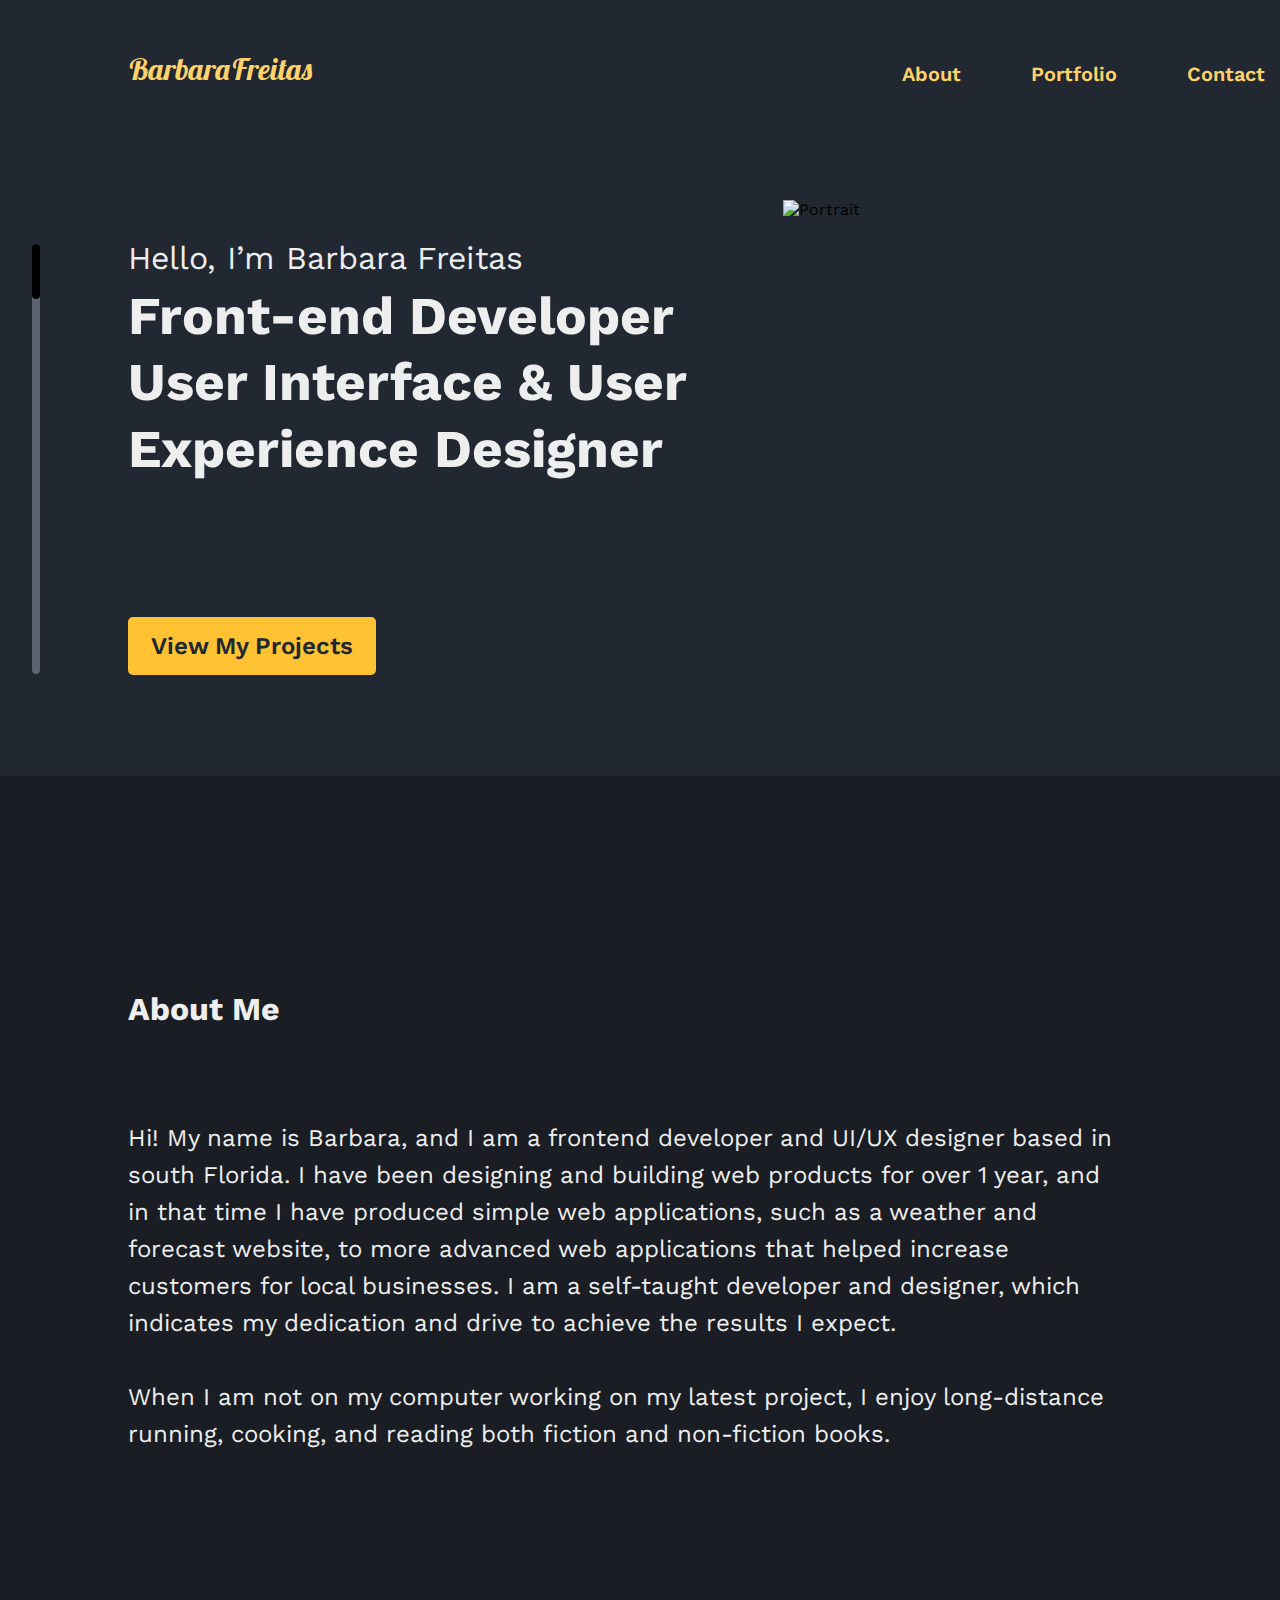
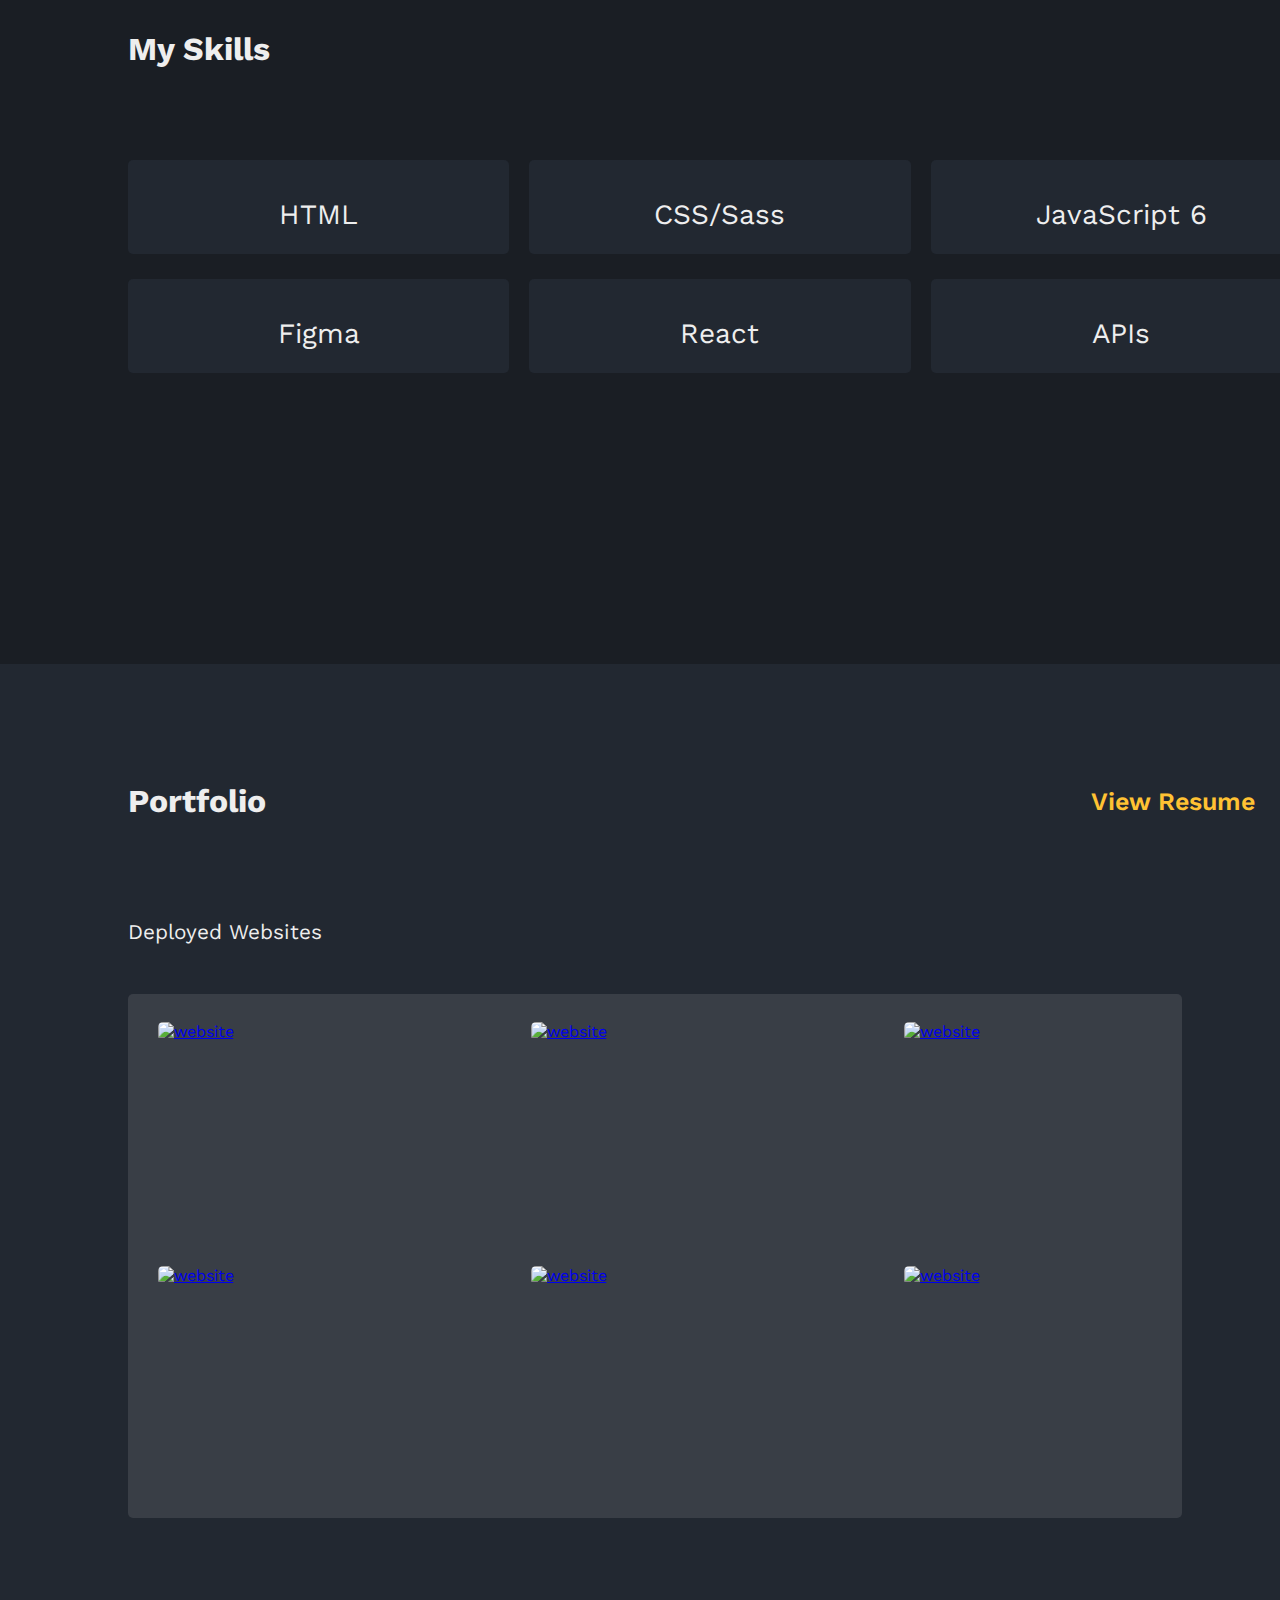
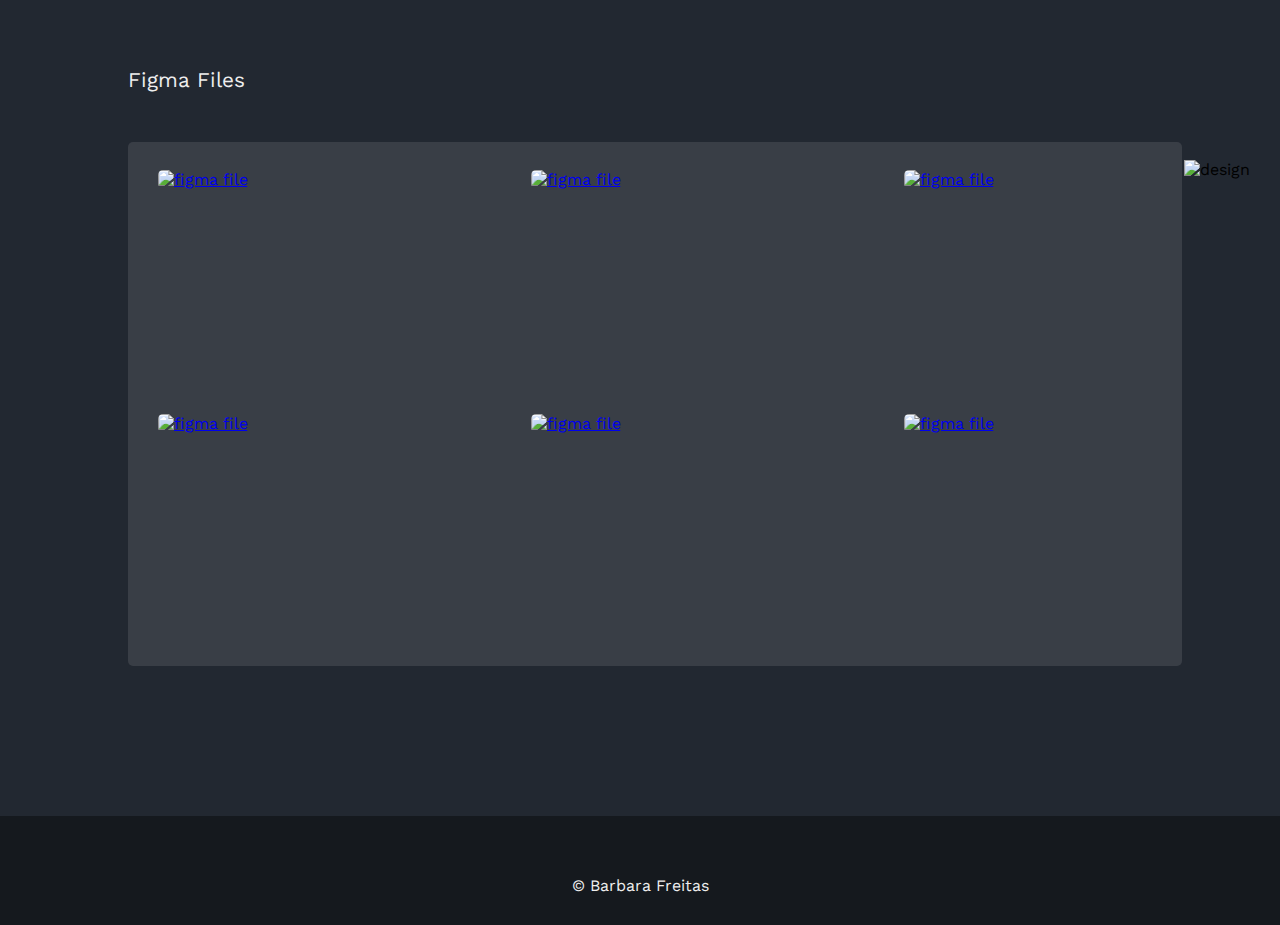
==== index.html @ 927080a5 "Added the hover effect to the overlay of the project images" ====
<!DOCTYPE html>
<html lang="en">
  <head>
    <meta charset="UTF-8" />
    <meta http-equiv="X-UA-Compatible" content="IE=edge" />
    <meta name="viewport" content="width=device-width, initial-scale=1.0" />
    <title>Barbara Freitas - Portfolio</title>
    <script
      src="https://kit.fontawesome.com/28a96dd6cb.js"
      crossorigin="anonymous"
    ></script>
    <link rel="stylesheet" href="styles.css" />
  </head>
  <body>
    <nav class="flex">
      <div id="logo">BarbaraFreitas</div>
      <ul>
        <li><a href="#about-section">About</a></li>
        <li><a href="#portfolio-section">Portfolio</a></li>
        <li><a href="#footer">Contact</a></li>
      </ul>
    </nav>
    <div id="scroll">
      <span id="scrollbar1"></span>
      <span id="scrollbar2"></span>
    </div>
    <section id="hero-section" class="flex">
      <div>
        <div id="headline">
          <div class="subtitle">Hello, I’m Barbara Freitas</div>
          <h1>
            Front-end Developer<br />User Interface & User<br />Experience
            Designer
          </h1>
        </div>
        <a href="#portfolio-section" id="CTA">View My Projects</a>
      </div>
      <div class="flex">
        <img
          src="https://s3.amazonaws.com/shecodesio-production/uploads/files/000/057/429/original/portrait.png?1670616734"
          alt="Portrait"
          id="portrait"
        />
        <div id="hero-icons" class="flex">
          <a
            href="mailto:bfreitas1098@hotmail.com"
            target="_blank"
            title="Email"
            ><i class="fa-solid fa-envelope"></i
          ></a>
          <a
            href="https://github.com/bfreitas1098"
            target="_blank"
            title="Github"
            ><i class="fa-brands fa-github"></i
          ></a>
          <a
            href="https://www.linkedin.com/in/barbara-freitas-28b941228"
            target="_blank"
            title="LinkedIn"
            ><i class="fa-brands fa-linkedin"></i
          ></a>
        </div>
      </div>
    </section>
    <section id="about-section">
      <h3 id="about-me">About Me</h3>
      <p>
        Hi! My name is Barbara, and I am a frontend developer and UI/UX designer
        based in south Florida. I have been designing and building web products
        for over 1 year, and in that time I have produced simple web
        applications, such as a weather and forecast website, to more advanced
        web applications that helped increase customers for local businesses. I
        am a self-taught developer and designer, which indicates my dedication
        and drive to achieve the results I expect.<br /><br />When I am not on
        my computer working on my latest project, I enjoy long-distance running,
        cooking, and reading both fiction and non-fiction books.
      </p>
      <h3 id="skills-title">My Skills</h3>
      <div id="skills">
        <div class="flex div1">
          <span><i class="fa-brands fa-html5"></i></span>
          <span class="subtitle">HTML</span>
        </div>
        <div class="flex div2">
          <span><i class="fa-brands fa-css3-alt"></i></span>
          <span class="subtitle">CSS/Sass</span>
        </div>
        <div class="flex div3">
          <span><i class="fa-brands fa-js"></i></span>
          <span class="subtitle">JavaScript 6</span>
        </div>
        <div class="flex div4">
          <span><i class="fa-brands fa-figma"></i></span>
          <span class="subtitle">Figma</span>
        </div>
        <div class="flex div5">
          <span><i class="fa-brands fa-react"></i></span>
          <span class="subtitle">React</span>
        </div>
        <div class="flex div6">
          <span><i class="fa-solid fa-globe"></i></span>
          <span class="subtitle">APIs</span>
        </div>
      </div>
    </section>
    <section id="portfolio-section">
      <div id="design1"><img src="design1.svg" alt="design" /></div>
      <div id="design2"><img src="design2.svg" alt="design" /></div>
      <h3>Portfolio</h3>
      <a href="#" id="resume" target="_blank"
        ><span>View Resume</span><i class="fa-regular fa-file"></i
      ></a>
      <h4 id="websites">Deployed Websites</h4>
      <div class="frame">
        <div class="div1">
          <span class="overlay"><a href="#" target="_blank">Open</a></span>
          <a href="#" target="_blank">
            <img
              src="https://images.unsplash.com/photo-1481487196290-c152efe083f5?ixlib=rb-4.0.3&ixid=MnwxMjA3fDB8MHxwaG90by1wYWdlfHx8fGVufDB8fHx8&auto=format&fit=crop&w=1924&q=80"
              alt="website"
            />
          </a>
        </div>
        <div class="div2">
          <span class="overlay"><a href="#" target="_blank">Open</a></span>
          <a href="#" target="_blank">
            <img
              src="https://images.unsplash.com/photo-1481487196290-c152efe083f5?ixlib=rb-4.0.3&ixid=MnwxMjA3fDB8MHxwaG90by1wYWdlfHx8fGVufDB8fHx8&auto=format&fit=crop&w=1924&q=80"
              alt="website"
            />
          </a>
        </div>
        <div class="div3">
          <span class="overlay"><a href="#" target="_blank">Open</a></span>
          <a href="#" target="_blank">
            <img
              src="https://images.unsplash.com/photo-1481487196290-c152efe083f5?ixlib=rb-4.0.3&ixid=MnwxMjA3fDB8MHxwaG90by1wYWdlfHx8fGVufDB8fHx8&auto=format&fit=crop&w=1924&q=80"
              alt="website"
            />
          </a>
        </div>
        <div class="div4">
          <span class="overlay"><a href="#" target="_blank">Open</a></span>
          <a href="#" target="_blank">
            <img
              src="https://images.unsplash.com/photo-1481487196290-c152efe083f5?ixlib=rb-4.0.3&ixid=MnwxMjA3fDB8MHxwaG90by1wYWdlfHx8fGVufDB8fHx8&auto=format&fit=crop&w=1924&q=80"
              alt="website"
            />
          </a>
        </div>
        <div class="div5">
          <span class="overlay"><a href="#" target="_blank">Open</a></span>
          <a href="#" target="_blank">
            <img
              src="https://images.unsplash.com/photo-1481487196290-c152efe083f5?ixlib=rb-4.0.3&ixid=MnwxMjA3fDB8MHxwaG90by1wYWdlfHx8fGVufDB8fHx8&auto=format&fit=crop&w=1924&q=80"
              alt="website"
            />
          </a>
        </div>
        <div class="div6">
          <span class="overlay"><a href="#" target="_blank">Open</a></span>
          <a href="#" target="_blank">
            <img
              src="https://images.unsplash.com/photo-1481487196290-c152efe083f5?ixlib=rb-4.0.3&ixid=MnwxMjA3fDB8MHxwaG90by1wYWdlfHx8fGVufDB8fHx8&auto=format&fit=crop&w=1924&q=80"
              alt="website"
            />
          </a>
        </div>
      </div>
      <h4 id="figma">Figma Files</h4>
      <div class="frame">
        <div class="div1">
          <span class="overlay"><a href="#" target="_blank">Open</a></span>
          <a href="#" target="_blank">
            <img
              src="https://images.unsplash.com/photo-1642132652806-8aa09801c2ab?ixlib=rb-4.0.3&ixid=MnwxMjA3fDB8MHxwaG90by1wYWdlfHx8fGVufDB8fHx8&auto=format&fit=crop&w=2920&q=80"
              alt="figma file"
            />
          </a>
        </div>
        <div class="div2">
          <span class="overlay"><a href="#" target="_blank">Open</a></span>
          <a href="#" target="_blank">
            <img
              src="https://images.unsplash.com/photo-1642132652806-8aa09801c2ab?ixlib=rb-4.0.3&ixid=MnwxMjA3fDB8MHxwaG90by1wYWdlfHx8fGVufDB8fHx8&auto=format&fit=crop&w=2920&q=80"
              alt="figma file"
            />
          </a>
        </div>
        <div class="div3">
          <span class="overlay"><a href="#" target="_blank">Open</a></span>
          <a href="#" target="_blank">
            <img
              src="https://images.unsplash.com/photo-1642132652806-8aa09801c2ab?ixlib=rb-4.0.3&ixid=MnwxMjA3fDB8MHxwaG90by1wYWdlfHx8fGVufDB8fHx8&auto=format&fit=crop&w=2920&q=80"
              alt="figma file"
            />
          </a>
        </div>
        <div class="div4">
          <span class="overlay"><a href="#" target="_blank">Open</a></span>
          <a href="#" target="_blank">
            <img
              src="https://images.unsplash.com/photo-1642132652806-8aa09801c2ab?ixlib=rb-4.0.3&ixid=MnwxMjA3fDB8MHxwaG90by1wYWdlfHx8fGVufDB8fHx8&auto=format&fit=crop&w=2920&q=80"
              alt="figma file"
            />
          </a>
        </div>
        <div class="div5">
          <span class="overlay"><a href="#" target="_blank">Open</a></span>
          <a href="#" target="_blank">
            <img
              src="https://images.unsplash.com/photo-1642132652806-8aa09801c2ab?ixlib=rb-4.0.3&ixid=MnwxMjA3fDB8MHxwaG90by1wYWdlfHx8fGVufDB8fHx8&auto=format&fit=crop&w=2920&q=80"
              alt="figma file"
            />
          </a>
        </div>
        <div class="div6">
          <span class="overlay"><a href="#" target="_blank">Open</a></span>
          <a href="#" target="_blank">
            <img
              src="https://images.unsplash.com/photo-1642132652806-8aa09801c2ab?ixlib=rb-4.0.3&ixid=MnwxMjA3fDB8MHxwaG90by1wYWdlfHx8fGVufDB8fHx8&auto=format&fit=crop&w=2920&q=80"
              alt="figma file"
            />
          </a>
        </div>
      </div>
    </section>
    <footer id="footer" class="flex">
      <div id="footer-icons" class="flex">
        <a href="mailto:bfreitas1098@hotmail.com" target="_blank" title="Email"
          ><i class="fa-solid fa-envelope"></i
        ></a>
        <a href="https://github.com/bfreitas1098" target="_blank" title="Github"
          ><i class="fa-brands fa-github"></i
        ></a>
        <a
          href="https://www.linkedin.com/in/barbara-freitas-28b941228"
          target="_blank"
          title="LinkedIn"
          ><i class="fa-brands fa-linkedin"></i
        ></a>
      </div>
      <span>© Barbara Freitas</span>
    </footer>
    <script src="index.js"></script>
  </body>
</html>
---- styles.css ----
@import url("https://fonts.googleapis.com/css2?family=Lobster+Two:ital,wght@1,700&family=Work+Sans:wght@400;600;700&display=swap");

:root {
  --primary-color-dark: #222831;
  --primary-color-neutral: #393e46;
  --primary-color-light: #eeeeee;
  --secondary-color-dark: #ffc233;
  --secondary-color-neutral: #ffd369;
  --secondary-color-light: #ffe7ad;
  --transition: ease-in-out 100ms;
  --border-radius: 5px;
  --left-margin: 8rem;
  --right-margin: 10rem;
}

body {
  margin: 0;
  padding: 0;
  box-sizing: border-box;
  font-family: "Work Sans", sans-serif;
  background-color: var(--primary-color-dark);
  overflow-x: hidden;
}

#logo {
  font-family: "Lobster Two", cursive;
  font-weight: bold;
  font-style: italic;
  font-size: 1.875rem;
  color: var(--secondary-color-neutral);
  margin: 3.125rem 0 0 var(--left-margin);
}

nav ul {
  list-style: none;
  display: flex;
  flex-direction: row;
  justify-content: center;
  align-items: center;
  padding: 0;
  gap: 4.375rem;
  margin: 3.75rem 0 0 36.75rem;
}

nav li a {
  color: var(--secondary-color-neutral);
  font-weight: 600;
  font-size: 1.25rem;
  text-decoration: none;
  transition: color var(--transition);
}

nav li a:hover {
  color: var(--secondary-color-light);
}

#scroll {
  position: fixed;
  top: 15.5rem;
  left: 2rem;
  z-index: 1;
}

#scrollbar1 {
  border: 4px solid #5c6470;
  font-size: 22.5rem;
  border-radius: 1.25rem;
}

#scrollbar2 {
  border: 4px solid #000000;
  font-size: 2.5rem;
  border-radius: 1.25rem;
  position: relative;
  left: -0.5rem;
  top: -18.65rem;
}

#headline {
  color: var(--primary-color-light);
  margin: 9.375rem 0 9.375rem var(--left-margin);
}

.subtitle {
  font-size: 2rem;
  font-weight: 400;
  line-height: 125%;
}

h1 {
  margin-top: 5px;
  font-weight: 700;
  font-size: 3.313rem;
  line-height: 125%;
}

#CTA {
  padding: 0.94rem 1.44rem;
  color: var(--primary-color-dark);
  background-color: var(--secondary-color-dark);
  border-radius: var(--border-radius);
  font-weight: 600;
  font-size: 1.5rem;
  text-decoration: none;
  margin-left: var(--left-margin);
  transition: all var(--transition);
}

#CTA:hover {
  background-color: var(--secondary-color-light);
}

#portrait {
  height: 36rem;
  margin: 7rem 0 0 6rem;
}

#hero-icons {
  flex-direction: column;
  margin: 8.5rem 0 0 2.6rem;
  font-size: 2.19rem;
}

#hero-icons i {
  margin-bottom: 1.25rem;
  color: #8097b9;
}

.flex {
  display: flex;
}

i {
  transition: color ease-in-out 50ms;
}

i:hover {
  color: var(--primary-color-light);
}

#about-section {
  background-color: #1a1e24;
  height: 93rem;
}

h3 {
  font-size: 2rem;
  line-height: 111%;
  color: var(--primary-color-light);
}

#about-me {
  top: 60rem;
}

p {
  color: var(--primary-color-light);
  font-size: 1.5rem;
  line-height: 154%;
  margin: 0 var(--right-margin) 0 var(--left-margin);
}

#about-section p {
  top: 70rem;
}

#skills-title {
  top: 100rem;
}

#about-me,
#about-section p,
#skills-title,
#skills {
  position: absolute;
}

#about-me,
#skills-title,
#skills {
  margin-left: var(--left-margin);
}

#skills {
  top: 110rem;
  display: grid;
  grid-template-columns: repeat(3, 1fr);
  grid-template-rows: repeat(2, 1fr);
  grid-column-gap: 1.25rem;
  grid-row-gap: 1.56rem;
  width: 74rem;
}

#skills div {
  background-color: var(--primary-color-dark);
  flex-direction: column;
  justify-content: center;
  align-items: center;
  color: var(--primary-color-light);
  padding: 1.375rem 5.625rem;
  gap: 0.94rem;
  border-radius: var(--border-radius);
}

#skills i {
  font-size: 3.75rem;
  color: #ffd369;
}

#skills .subtitle {
  font-size: 1.75rem;
}

#div1 {
  grid-area: 1 / 1 / 2 / 2;
}

#div2 {
  grid-area: 1 / 2 / 2 / 3;
}

#div3 {
  grid-area: 1 / 3 / 2 / 4;
}

#div4 {
  grid-area: 2 / 1 / 3 / 2;
}

#div5 {
  grid-area: 2 / 2 / 3 / 3;
}

#div6 {
  grid-area: 2 / 3 / 3 / 4;
}

#portfolio-section h3 {
  margin: 7.5rem 0 0 var(--left-margin);
}

#resume {
  position: absolute;
  top: 149.2rem;
  left: 68.2rem;
  text-decoration: none;
}

#resume span,
#resume i {
  color: var(--secondary-color-dark);
}

#resume span {
  font-weight: 600;
  font-size: 1.56rem;
  margin-right: 0.8rem;
}

#resume i {
  font-size: 1.5rem;
}

#websites {
  margin: 6.25rem 0 0 var(--left-margin);
}

h4 {
  color: var(--primary-color-light);
  font-size: 1.3rem;
  font-weight: 400;
}

.frame {
  display: grid;
  grid-template-columns: repeat(3, 1fr);
  grid-template-rows: repeat(2, 1fr);
  column-gap: 1.25rem;
  row-gap: 1.25rem;
  background-color: var(--primary-color-neutral);
  border-radius: var(--border-radius);
  margin: 3.125rem 0 0 var(--left-margin);
  padding: 1.75rem;
  width: 78%;
}

.frame div,
.frame div img {
  border-radius: var(--border-radius);
  width: 22rem;
  height: 14rem;
  margin-left: 1px;
  transition: all ease-in-out 150ms;
}

.overlay {
  width: 22.1rem;
  height: 14rem;
  position: absolute;
  border-radius: var(--border-radius);
  background-color: rgba(0, 0, 0, 0.6);
  backdrop-filter: blur(5px);
  display: flex;
  justify-content: center;
  align-items: center;
  opacity: 0%;
  transition: all ease-in-out 150ms;
}

.overlay a {
  color: var(--primary-color-light);
  font-size: 1.5rem;
  text-decoration: none;
  border: 2px solid var(--primary-color-light);
  border-radius: 30px;
  padding: 0.5rem;
}

.overlay:hover {
  opacity: 100%;
}

#figma {
  margin: 9.375rem 0 0 var(--left-margin);
}

footer {
  flex-direction: column;
  justify-content: center;
  align-items: center;
  background-color: #15191e;
  width: 100%;
  padding: 1.875rem 0 1.875rem 0;
  gap: 1.875rem;
  margin-top: 9.375rem;
}

#footer-icons {
  flex-direction: row;
  justify-content: center;
  align-items: center;
  padding: 0;
  gap: 5rem;
}

footer i {
  color: var(--primary-color-neutral);
  font-size: 3rem;
}

footer span {
  color: var(--primary-color-light);
  font-size: 1rem;
}

#design1,
#design2 {
  position: absolute;
  z-index: -1;
}

#design2 {
  left: 74rem;
  top: 210rem;
}

#design2 img {
  height: 50rem;
}

#design1 {
  top: 140rem;
}
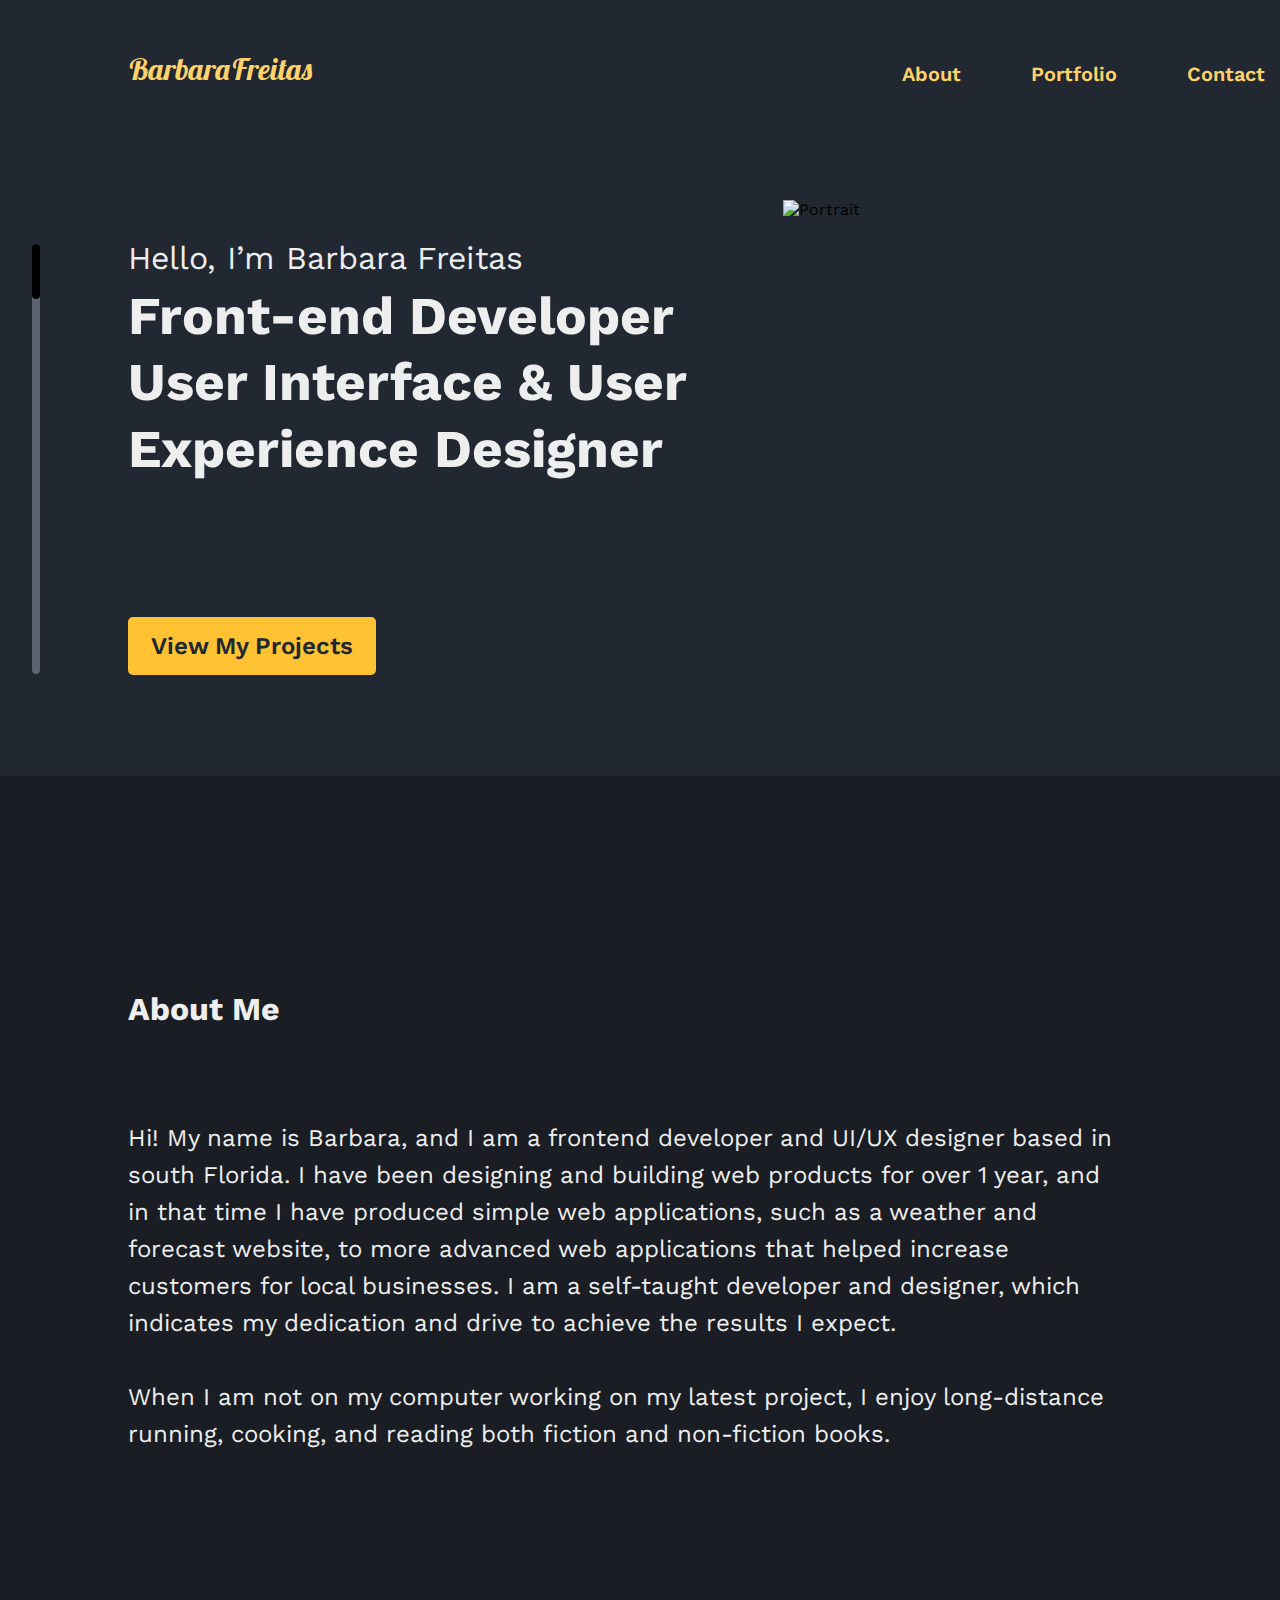
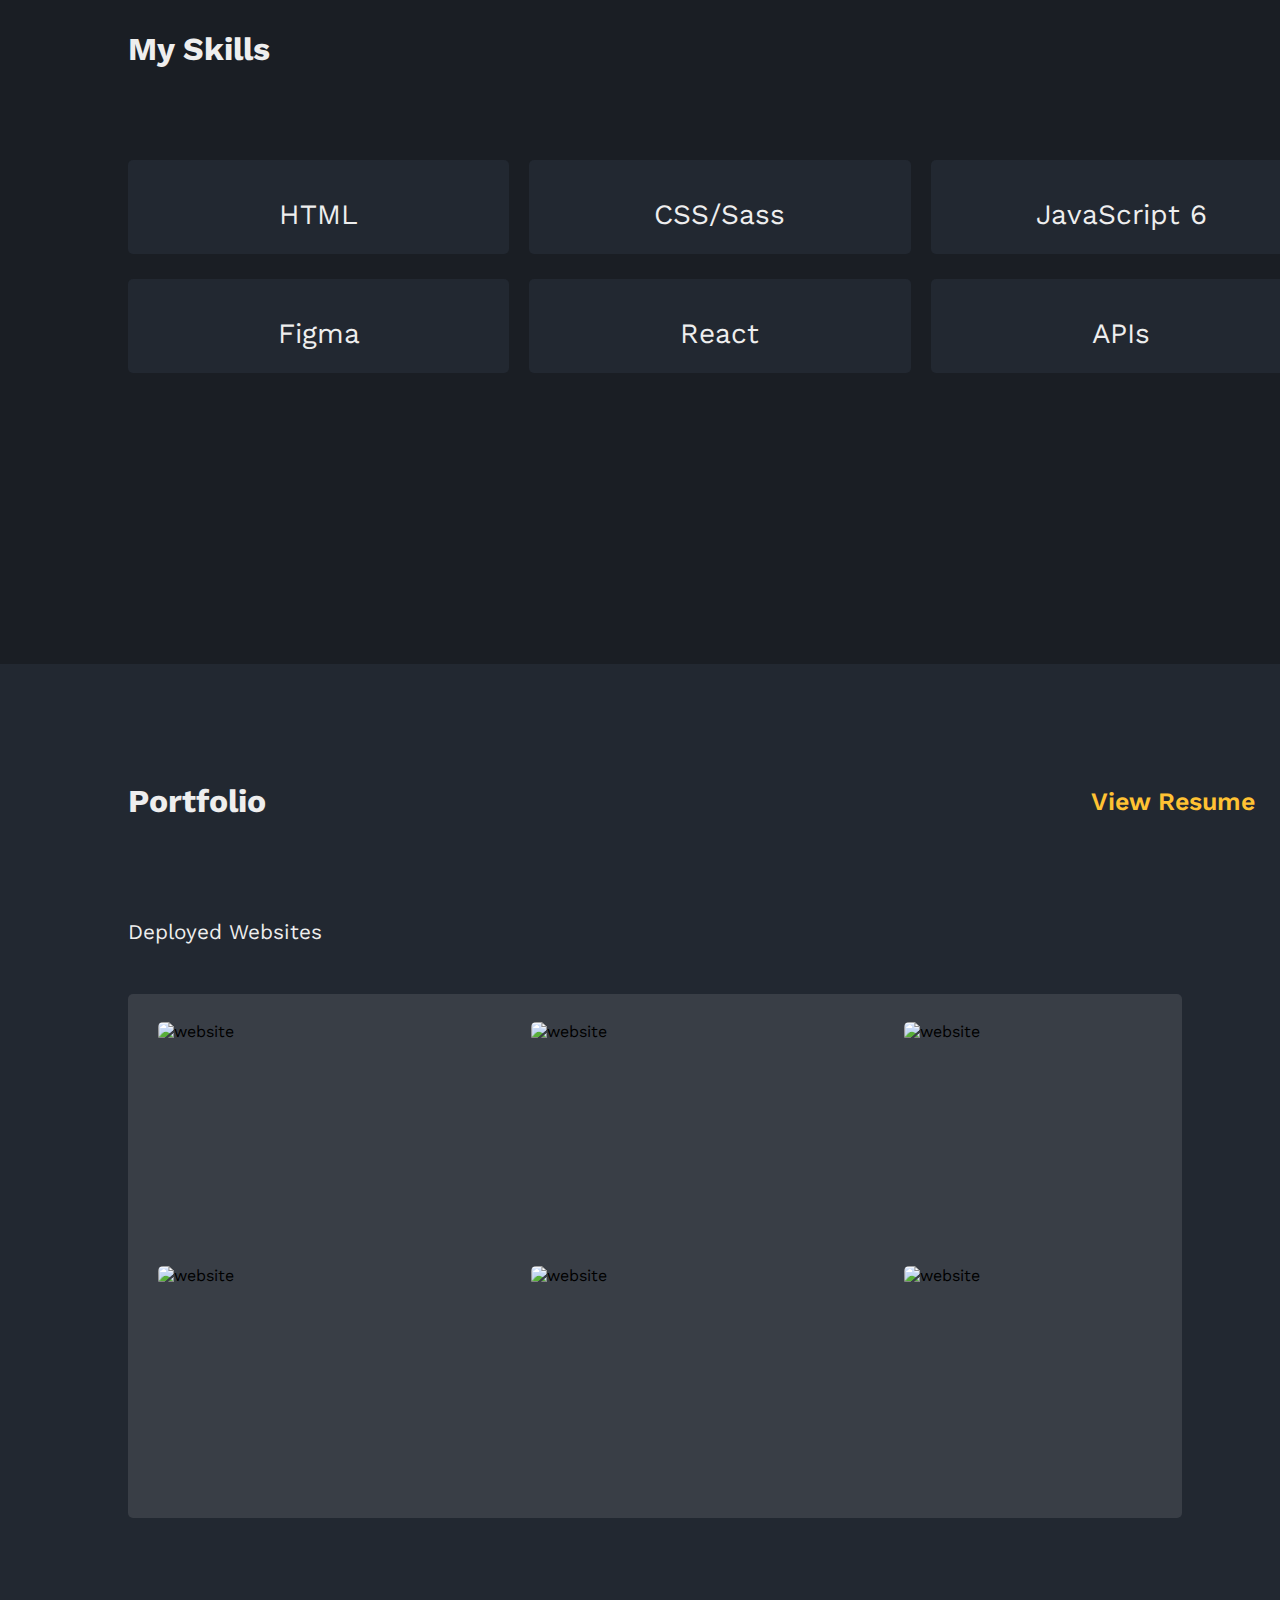
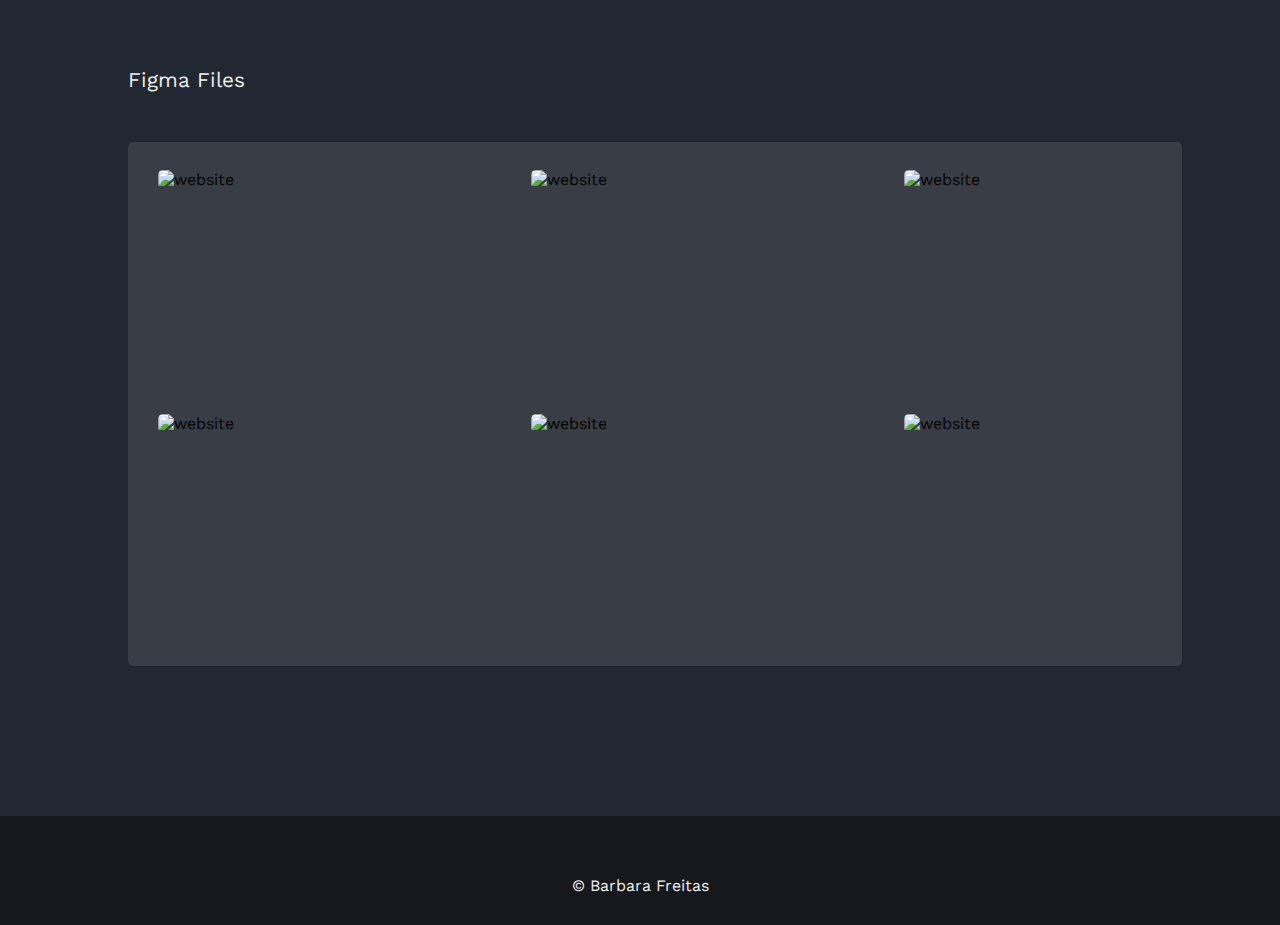
==== commit 489be45d: "Wrote two array loops to display the project frames" ====
--- a/index.html
+++ b/index.html
@@ -105,126 +105,16 @@
       </div>
     </section>
     <section id="portfolio-section">
-      <div id="design1"><img src="design1.svg" alt="design" /></div>
-      <div id="design2"><img src="design2.svg" alt="design" /></div>
+      <!-- <div id="design1"><img src="design1.svg" alt="design" /></div>
+      <div id="design2"><img src="design2.svg" alt="design" /></div> -->
       <h3>Portfolio</h3>
       <a href="#" id="resume" target="_blank"
         ><span>View Resume</span><i class="fa-regular fa-file"></i
       ></a>
       <h4 id="websites">Deployed Websites</h4>
-      <div class="frame">
-        <div class="div1">
-          <span class="overlay"><a href="#" target="_blank">Open</a></span>
-          <a href="#" target="_blank">
-            <img
-              src="https://images.unsplash.com/photo-1481487196290-c152efe083f5?ixlib=rb-4.0.3&ixid=MnwxMjA3fDB8MHxwaG90by1wYWdlfHx8fGVufDB8fHx8&auto=format&fit=crop&w=1924&q=80"
-              alt="website"
-            />
-          </a>
-        </div>
-        <div class="div2">
-          <span class="overlay"><a href="#" target="_blank">Open</a></span>
-          <a href="#" target="_blank">
-            <img
-              src="https://images.unsplash.com/photo-1481487196290-c152efe083f5?ixlib=rb-4.0.3&ixid=MnwxMjA3fDB8MHxwaG90by1wYWdlfHx8fGVufDB8fHx8&auto=format&fit=crop&w=1924&q=80"
-              alt="website"
-            />
-          </a>
-        </div>
-        <div class="div3">
-          <span class="overlay"><a href="#" target="_blank">Open</a></span>
-          <a href="#" target="_blank">
-            <img
-              src="https://images.unsplash.com/photo-1481487196290-c152efe083f5?ixlib=rb-4.0.3&ixid=MnwxMjA3fDB8MHxwaG90by1wYWdlfHx8fGVufDB8fHx8&auto=format&fit=crop&w=1924&q=80"
-              alt="website"
-            />
-          </a>
-        </div>
-        <div class="div4">
-          <span class="overlay"><a href="#" target="_blank">Open</a></span>
-          <a href="#" target="_blank">
-            <img
-              src="https://images.unsplash.com/photo-1481487196290-c152efe083f5?ixlib=rb-4.0.3&ixid=MnwxMjA3fDB8MHxwaG90by1wYWdlfHx8fGVufDB8fHx8&auto=format&fit=crop&w=1924&q=80"
-              alt="website"
-            />
-          </a>
-        </div>
-        <div class="div5">
-          <span class="overlay"><a href="#" target="_blank">Open</a></span>
-          <a href="#" target="_blank">
-            <img
-              src="https://images.unsplash.com/photo-1481487196290-c152efe083f5?ixlib=rb-4.0.3&ixid=MnwxMjA3fDB8MHxwaG90by1wYWdlfHx8fGVufDB8fHx8&auto=format&fit=crop&w=1924&q=80"
-              alt="website"
-            />
-          </a>
-        </div>
-        <div class="div6">
-          <span class="overlay"><a href="#" target="_blank">Open</a></span>
-          <a href="#" target="_blank">
-            <img
-              src="https://images.unsplash.com/photo-1481487196290-c152efe083f5?ixlib=rb-4.0.3&ixid=MnwxMjA3fDB8MHxwaG90by1wYWdlfHx8fGVufDB8fHx8&auto=format&fit=crop&w=1924&q=80"
-              alt="website"
-            />
-          </a>
-        </div>
-      </div>
+      <div id="frame1"></div>
       <h4 id="figma">Figma Files</h4>
-      <div class="frame">
-        <div class="div1">
-          <span class="overlay"><a href="#" target="_blank">Open</a></span>
-          <a href="#" target="_blank">
-            <img
-              src="https://images.unsplash.com/photo-1642132652806-8aa09801c2ab?ixlib=rb-4.0.3&ixid=MnwxMjA3fDB8MHxwaG90by1wYWdlfHx8fGVufDB8fHx8&auto=format&fit=crop&w=2920&q=80"
-              alt="figma file"
-            />
-          </a>
-        </div>
-        <div class="div2">
-          <span class="overlay"><a href="#" target="_blank">Open</a></span>
-          <a href="#" target="_blank">
-            <img
-              src="https://images.unsplash.com/photo-1642132652806-8aa09801c2ab?ixlib=rb-4.0.3&ixid=MnwxMjA3fDB8MHxwaG90by1wYWdlfHx8fGVufDB8fHx8&auto=format&fit=crop&w=2920&q=80"
-              alt="figma file"
-            />
-          </a>
-        </div>
-        <div class="div3">
-          <span class="overlay"><a href="#" target="_blank">Open</a></span>
-          <a href="#" target="_blank">
-            <img
-              src="https://images.unsplash.com/photo-1642132652806-8aa09801c2ab?ixlib=rb-4.0.3&ixid=MnwxMjA3fDB8MHxwaG90by1wYWdlfHx8fGVufDB8fHx8&auto=format&fit=crop&w=2920&q=80"
-              alt="figma file"
-            />
-          </a>
-        </div>
-        <div class="div4">
-          <span class="overlay"><a href="#" target="_blank">Open</a></span>
-          <a href="#" target="_blank">
-            <img
-              src="https://images.unsplash.com/photo-1642132652806-8aa09801c2ab?ixlib=rb-4.0.3&ixid=MnwxMjA3fDB8MHxwaG90by1wYWdlfHx8fGVufDB8fHx8&auto=format&fit=crop&w=2920&q=80"
-              alt="figma file"
-            />
-          </a>
-        </div>
-        <div class="div5">
-          <span class="overlay"><a href="#" target="_blank">Open</a></span>
-          <a href="#" target="_blank">
-            <img
-              src="https://images.unsplash.com/photo-1642132652806-8aa09801c2ab?ixlib=rb-4.0.3&ixid=MnwxMjA3fDB8MHxwaG90by1wYWdlfHx8fGVufDB8fHx8&auto=format&fit=crop&w=2920&q=80"
-              alt="figma file"
-            />
-          </a>
-        </div>
-        <div class="div6">
-          <span class="overlay"><a href="#" target="_blank">Open</a></span>
-          <a href="#" target="_blank">
-            <img
-              src="https://images.unsplash.com/photo-1642132652806-8aa09801c2ab?ixlib=rb-4.0.3&ixid=MnwxMjA3fDB8MHxwaG90by1wYWdlfHx8fGVufDB8fHx8&auto=format&fit=crop&w=2920&q=80"
-              alt="figma file"
-            />
-          </a>
-        </div>
-      </div>
+      <div id="frame2"></div>
     </section>
     <footer id="footer" class="flex">
       <div id="footer-icons" class="flex">
--- a/styles.css
+++ b/styles.css
@@ -134,7 +134,9 @@
   transition: color ease-in-out 50ms;
 }
 
-i:hover {
+i:hover,
+#hero-icons a:hover,
+#hero-icons i:hover {
   color: var(--primary-color-light);
 }
 
@@ -211,27 +213,37 @@
   font-size: 1.75rem;
 }
 
-#div1 {
+#frame1 section {
+  display: grid;
+}
+
+.div1,
+#frame1 section div:nth-child(1) {
   grid-area: 1 / 1 / 2 / 2;
 }
 
-#div2 {
+.div2,
+#frame1 section div:nth-child(2) {
   grid-area: 1 / 2 / 2 / 3;
 }
 
-#div3 {
+.div3,
+#frame1 section div:nth-child(3) {
   grid-area: 1 / 3 / 2 / 4;
 }
 
-#div4 {
+.div4,
+#frame1 section div:nth-child(4) {
   grid-area: 2 / 1 / 3 / 2;
 }
 
-#div5 {
+.div5,
+#frame1 section div:nth-child(5) {
   grid-area: 2 / 2 / 3 / 3;
 }
 
-#div6 {
+.div6,
+#frame1 section div:nth-child(6) {
   grid-area: 2 / 3 / 3 / 4;
 }
 
@@ -271,7 +283,8 @@
   font-weight: 400;
 }
 
-.frame {
+#frame1 section,
+#frame2 section {
   display: grid;
   grid-template-columns: repeat(3, 1fr);
   grid-template-rows: repeat(2, 1fr);
@@ -284,13 +297,14 @@
   width: 78%;
 }
 
-.frame div,
-.frame div img {
+#frame1 section div,
+#frame1 section div img,
+#frame2 section div,
+#frame2 section div img {
   border-radius: var(--border-radius);
   width: 22rem;
   height: 14rem;
   margin-left: 1px;
-  transition: all ease-in-out 150ms;
 }
 
 .overlay {
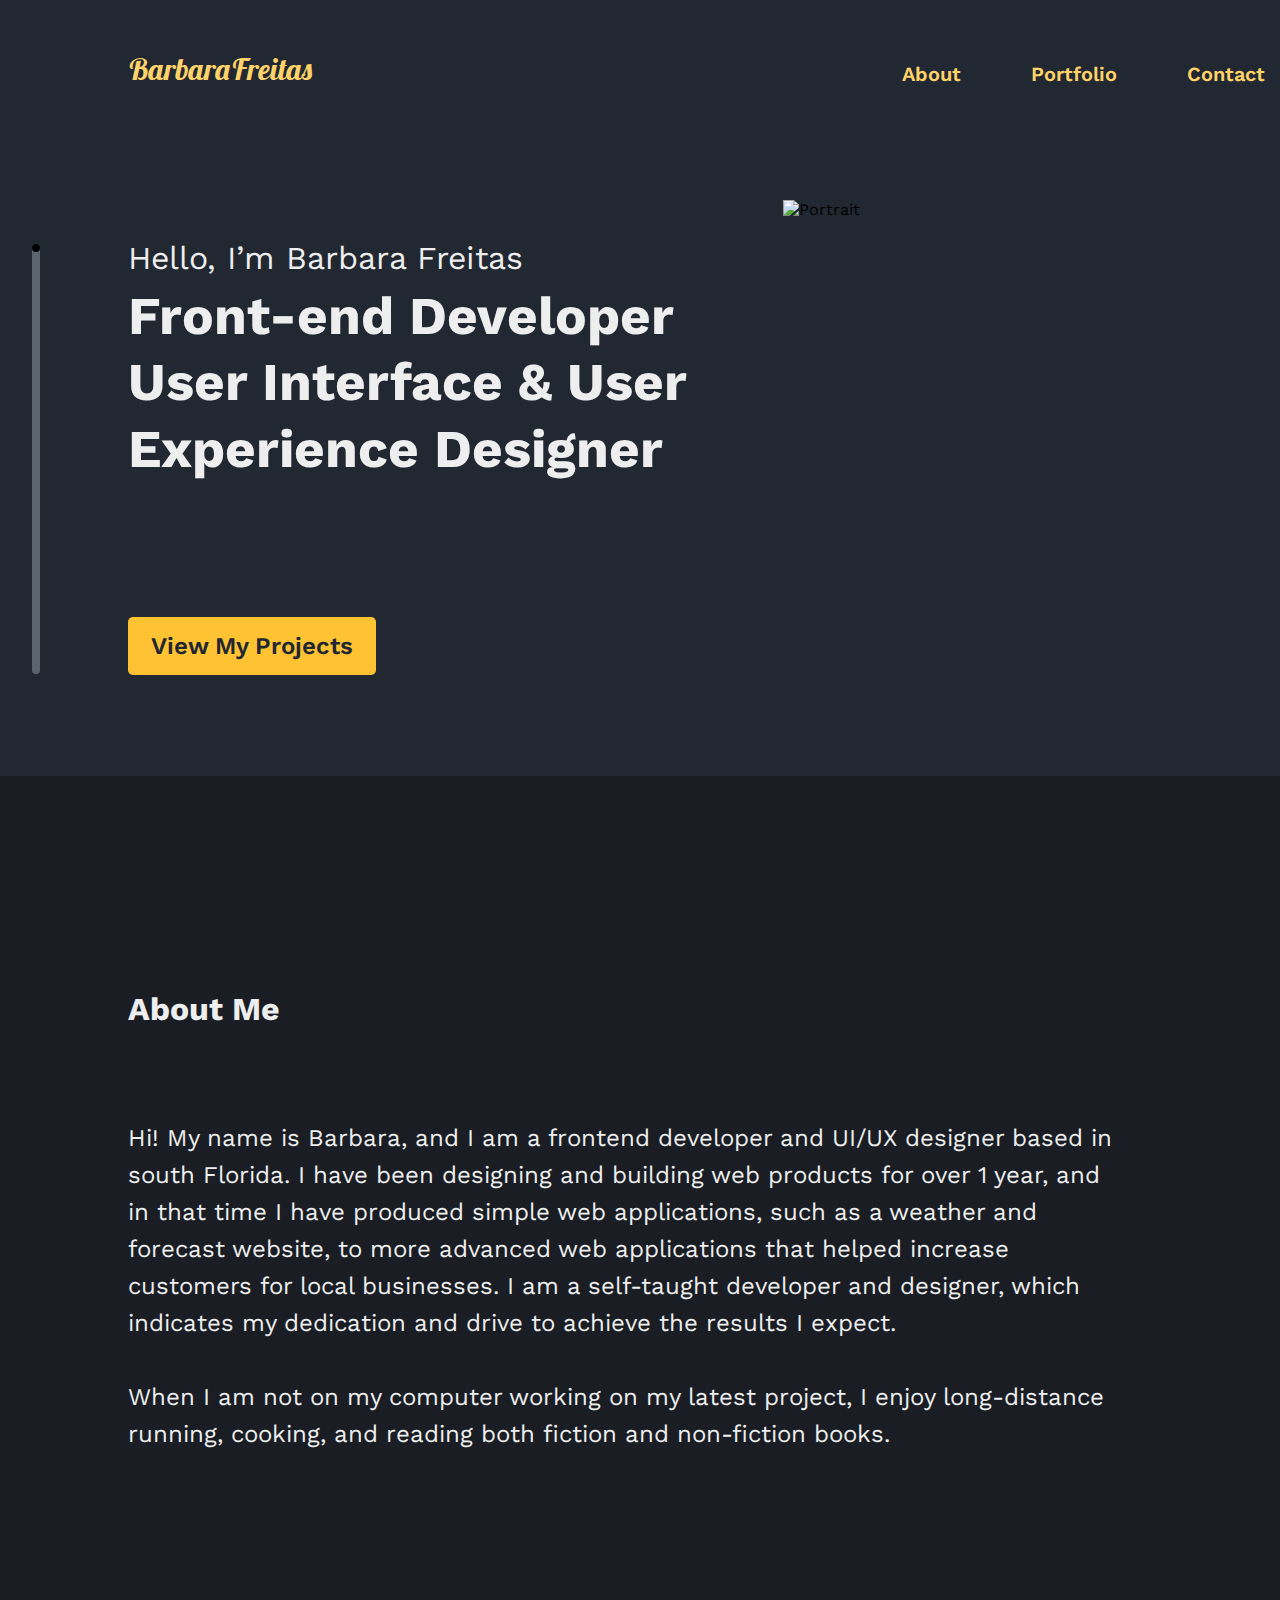
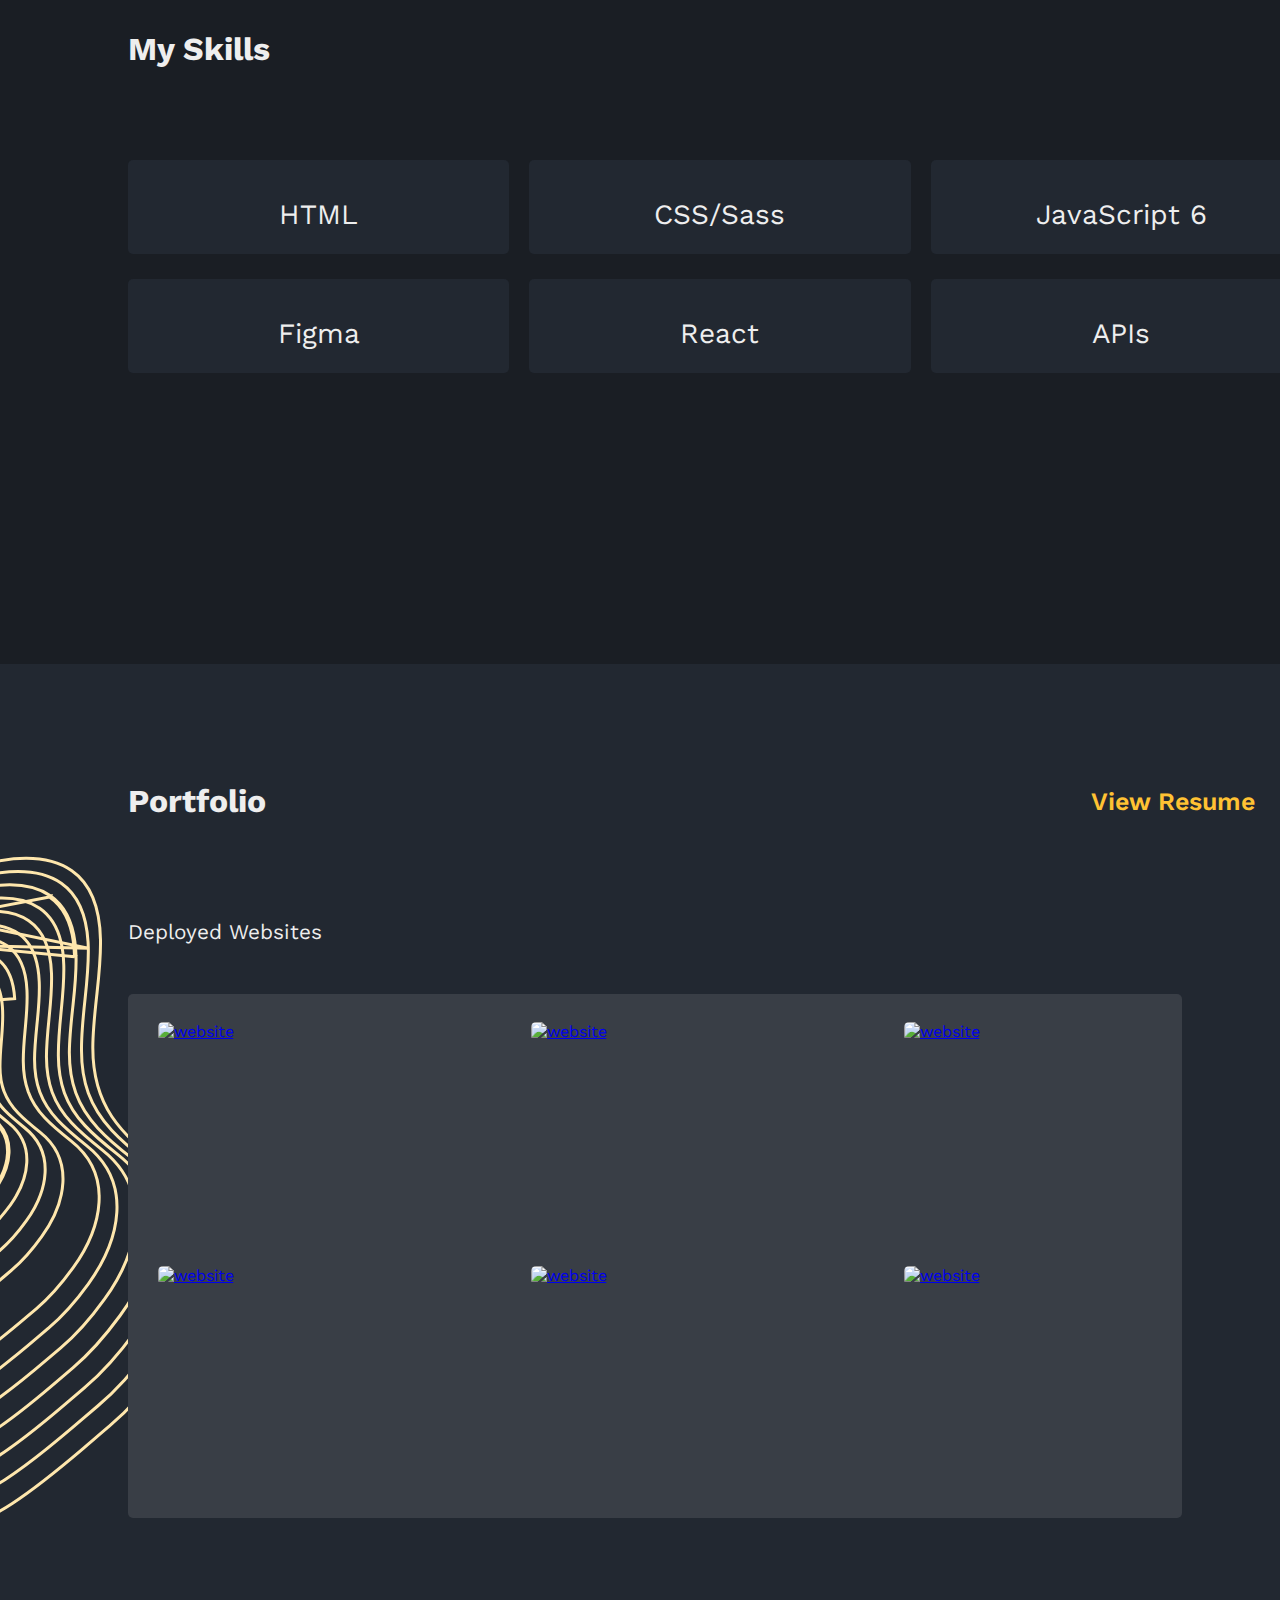
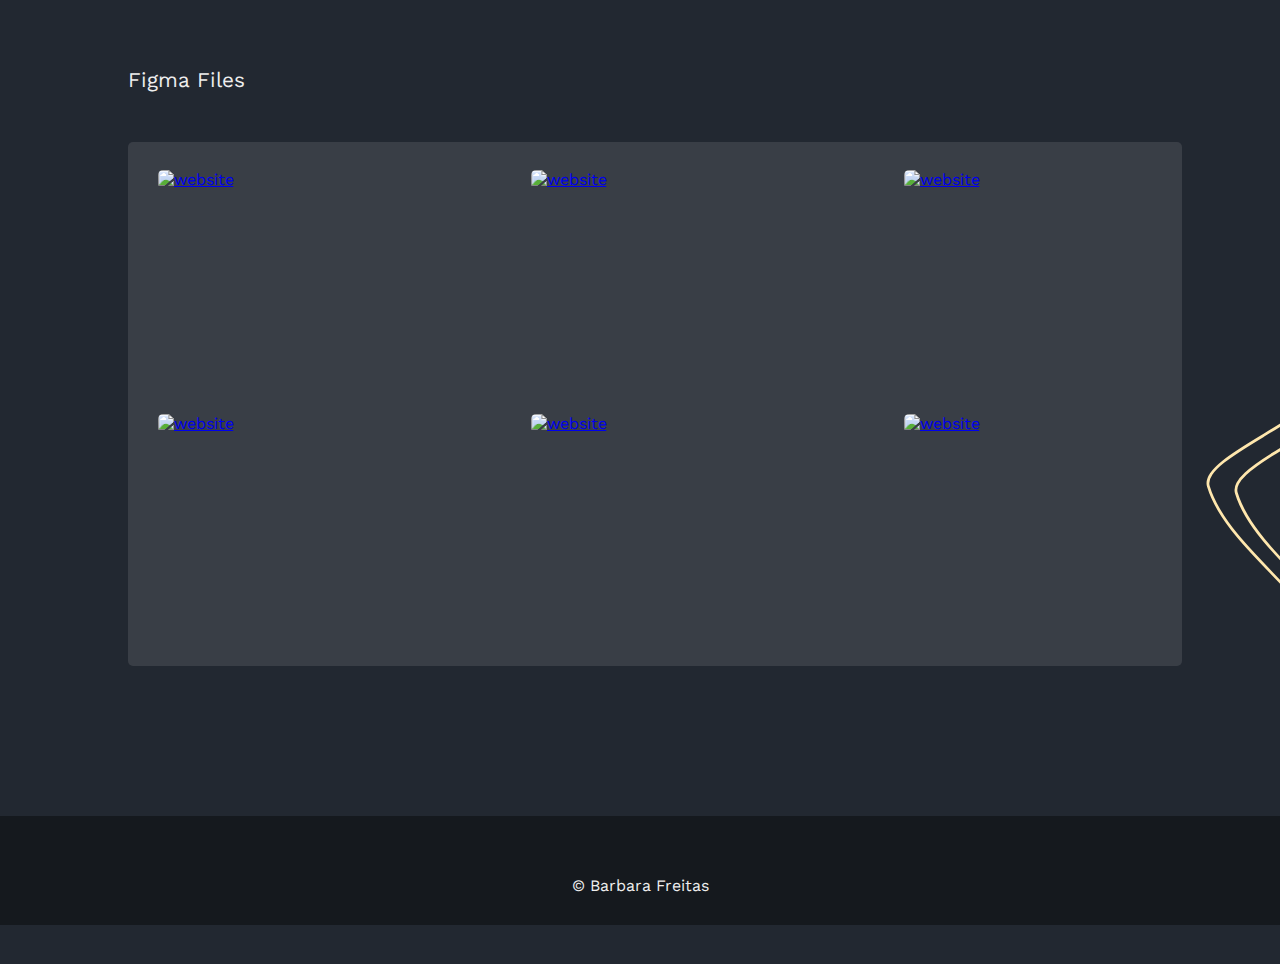
==== commit 637f7d9d: "Styled the page to be responsive for tablets" ====
--- a/index.html
+++ b/index.html
@@ -105,8 +105,8 @@
       </div>
     </section>
     <section id="portfolio-section">
-      <!-- <div id="design1"><img src="design1.svg" alt="design" /></div>
-      <div id="design2"><img src="design2.svg" alt="design" /></div> -->
+      <div id="design1"><img src="design1.svg" alt="design" /></div>
+      <div id="design2"><img src="design2.svg" alt="design" /></div>
       <h3>Portfolio</h3>
       <a href="#" id="resume" target="_blank"
         ><span>View Resume</span><i class="fa-regular fa-file"></i
--- a/styles.css
+++ b/styles.css
@@ -9,8 +9,9 @@
   --secondary-color-light: #ffe7ad;
   --transition: ease-in-out 100ms;
   --border-radius: 5px;
-  --left-margin: 8rem;
-  --right-margin: 10rem;
+  --desktop-left-margin: 8rem;
+  --desktop-right-margin: 10rem;
+  --tablet-margin: 4.8rem;
 }
 
 body {
@@ -28,7 +29,7 @@
   font-style: italic;
   font-size: 1.875rem;
   color: var(--secondary-color-neutral);
-  margin: 3.125rem 0 0 var(--left-margin);
+  margin: 3.125rem 0 0 var(--desktop-left-margin);
 }
 
 nav ul {
@@ -69,16 +70,16 @@
 
 #scrollbar2 {
   border: 4px solid #000000;
-  font-size: 2.5rem;
+  height: 0%;
   border-radius: 1.25rem;
-  position: relative;
-  left: -0.5rem;
-  top: -18.65rem;
+  position: absolute;
+  left: 0;
+  top: -4px;
 }
 
 #headline {
   color: var(--primary-color-light);
-  margin: 9.375rem 0 9.375rem var(--left-margin);
+  margin: 9.375rem 0 9.375rem var(--desktop-left-margin);
 }
 
 .subtitle {
@@ -102,7 +103,7 @@
   font-weight: 600;
   font-size: 1.5rem;
   text-decoration: none;
-  margin-left: var(--left-margin);
+  margin-left: var(--desktop-left-margin);
   transition: all var(--transition);
 }
 
@@ -159,7 +160,7 @@
   color: var(--primary-color-light);
   font-size: 1.5rem;
   line-height: 154%;
-  margin: 0 var(--right-margin) 0 var(--left-margin);
+  margin: 0 var(--desktop-right-margin) 0 var(--desktop-left-margin);
 }
 
 #about-section p {
@@ -180,7 +181,7 @@
 #about-me,
 #skills-title,
 #skills {
-  margin-left: var(--left-margin);
+  margin-left: var(--desktop-left-margin);
 }
 
 #skills {
@@ -218,37 +219,43 @@
 }
 
 .div1,
-#frame1 section div:nth-child(1) {
+#frame1 section div:nth-child(1),
+#frame2 section div:nth-child(1) {
   grid-area: 1 / 1 / 2 / 2;
 }
 
 .div2,
-#frame1 section div:nth-child(2) {
+#frame1 section div:nth-child(2),
+#frame2 section div:nth-child(2) {
   grid-area: 1 / 2 / 2 / 3;
 }
 
 .div3,
-#frame1 section div:nth-child(3) {
+#frame1 section div:nth-child(3),
+#frame2 section div:nth-child(3) {
   grid-area: 1 / 3 / 2 / 4;
 }
 
 .div4,
-#frame1 section div:nth-child(4) {
+#frame1 section div:nth-child(4),
+#frame2 section div:nth-child(4) {
   grid-area: 2 / 1 / 3 / 2;
 }
 
 .div5,
-#frame1 section div:nth-child(5) {
+#frame1 section div:nth-child(5),
+#frame2 section div:nth-child(5) {
   grid-area: 2 / 2 / 3 / 3;
 }
 
 .div6,
-#frame1 section div:nth-child(6) {
+#frame1 section div:nth-child(6),
+#frame2 section div:nth-child(6) {
   grid-area: 2 / 3 / 3 / 4;
 }
 
 #portfolio-section h3 {
-  margin: 7.5rem 0 0 var(--left-margin);
+  margin: 7.5rem 0 0 var(--desktop-left-margin);
 }
 
 #resume {
@@ -274,7 +281,7 @@
 }
 
 #websites {
-  margin: 6.25rem 0 0 var(--left-margin);
+  margin: 6.25rem 0 0 var(--desktop-left-margin);
 }
 
 h4 {
@@ -292,7 +299,7 @@
   row-gap: 1.25rem;
   background-color: var(--primary-color-neutral);
   border-radius: var(--border-radius);
-  margin: 3.125rem 0 0 var(--left-margin);
+  margin: 3.125rem 0 0 var(--desktop-left-margin);
   padding: 1.75rem;
   width: 78%;
 }
@@ -335,7 +342,7 @@
 }
 
 #figma {
-  margin: 9.375rem 0 0 var(--left-margin);
+  margin: 9.375rem 0 0 var(--desktop-left-margin);
 }
 
 footer {
@@ -385,3 +392,172 @@
 #design1 {
   top: 140rem;
 }
+
+@media only screen and (max-width: 834px) {
+  nav,
+  nav ul,
+  nav ul li a {
+    display: none;
+  }
+
+  #logo {
+    margin-left: var(--tablet-margin);
+  }
+
+  #scroll {
+    top: 9.5rem;
+  }
+
+  #headline {
+    margin: 3.125rem 0 4.7rem var(--tablet-margin);
+  }
+
+  .subtitle {
+    font-size: 1.625rem;
+    line-height: 154%;
+  }
+
+  h1 {
+    font-size: 2.25rem;
+    line-height: 131%;
+  }
+
+  #CTA {
+    margin-left: var(--tablet-margin);
+    padding: 0.6rem 1.2rem;
+    font-size: 1.25rem;
+  }
+
+  #portrait {
+    height: 24.5rem;
+    margin: 2rem 0 0 0;
+  }
+
+  #hero-icons {
+    margin: 2.5rem 0 0 -1.5rem;
+  }
+
+  h3 {
+    font-size: 1.875rem;
+  }
+
+  #about-section {
+    height: 97rem;
+  }
+
+  #about-me {
+    top: 40rem;
+  }
+
+  #about-me,
+  #skills-title,
+  #skills {
+    margin-left: var(--tablet-margin);
+  }
+
+  #about-section p {
+    margin: 0 5.5rem 0 var(--tablet-margin);
+    top: 48rem;
+    font-size: 1.25rem;
+  }
+
+  #skills-title {
+    top: 80rem;
+  }
+
+  #skills {
+    top: 88rem;
+    width: 41rem;
+  }
+
+  #skills,
+  #frame1,
+  #frame2 {
+    grid-template-columns: repeat(2, 1fr);
+    grid-template-rows: repeat(3, 1fr);
+    grid-column-gap: 1.25rem;
+    grid-row-gap: 1.25rem;
+  }
+
+  .div1,
+  #frame1 section div:nth-child(1),
+  #frame2 section div:nth-child(1) {
+    grid-area: 1 / 1 / 2 / 2;
+  }
+  .div2,
+  #frame1 section div:nth-child(2),
+  #frame2 section div:nth-child(2) {
+    grid-area: 1 / 2 / 2 / 3;
+  }
+  .div3,
+  #frame1 section div:nth-child(3),
+  #frame2 section div:nth-child(3) {
+    grid-area: 2 / 1 / 3 / 2;
+  }
+  .div4,
+  #frame1 section div:nth-child(4),
+  #frame2 section div:nth-child(4) {
+    grid-area: 2 / 2 / 3 / 3;
+  }
+  .div5,
+  #frame1 section div:nth-child(5),
+  #frame2 section div:nth-child(5) {
+    grid-area: 3 / 1 / 4 / 2;
+  }
+  .div6,
+  #frame1 section div:nth-child(6),
+  #frame2 section div:nth-child(6) {
+    grid-area: 3 / 2 / 4 / 3;
+  }
+
+  #skills .subtitle {
+    font-size: 1.3rem;
+  }
+
+  #portfolio-section h3 {
+    margin-left: var(--tablet-margin);
+  }
+
+  #websites,
+  #figma,
+  #frame1 section,
+  #frame2 section {
+    margin-left: var(--tablet-margin);
+  }
+
+  #frame1 section,
+  #frame2 section {
+    width: 72%;
+  }
+
+  #resume {
+    top: 144.5rem;
+    left: 33.6rem;
+  }
+
+  #design1 {
+    top: 132rem;
+  }
+
+  #design2 {
+    left: 41rem;
+    top: 215rem;
+  }
+
+  #design1 img,
+  #design2 img {
+    height: 35rem;
+  }
+
+  #frame1 section div,
+  #frame1 section div img,
+  #frame2 section div,
+  #frame2 section div img {
+    width: 18rem;
+    height: 10rem;
+  }
+
+  .overlay {
+    display: none;
+  }
+}
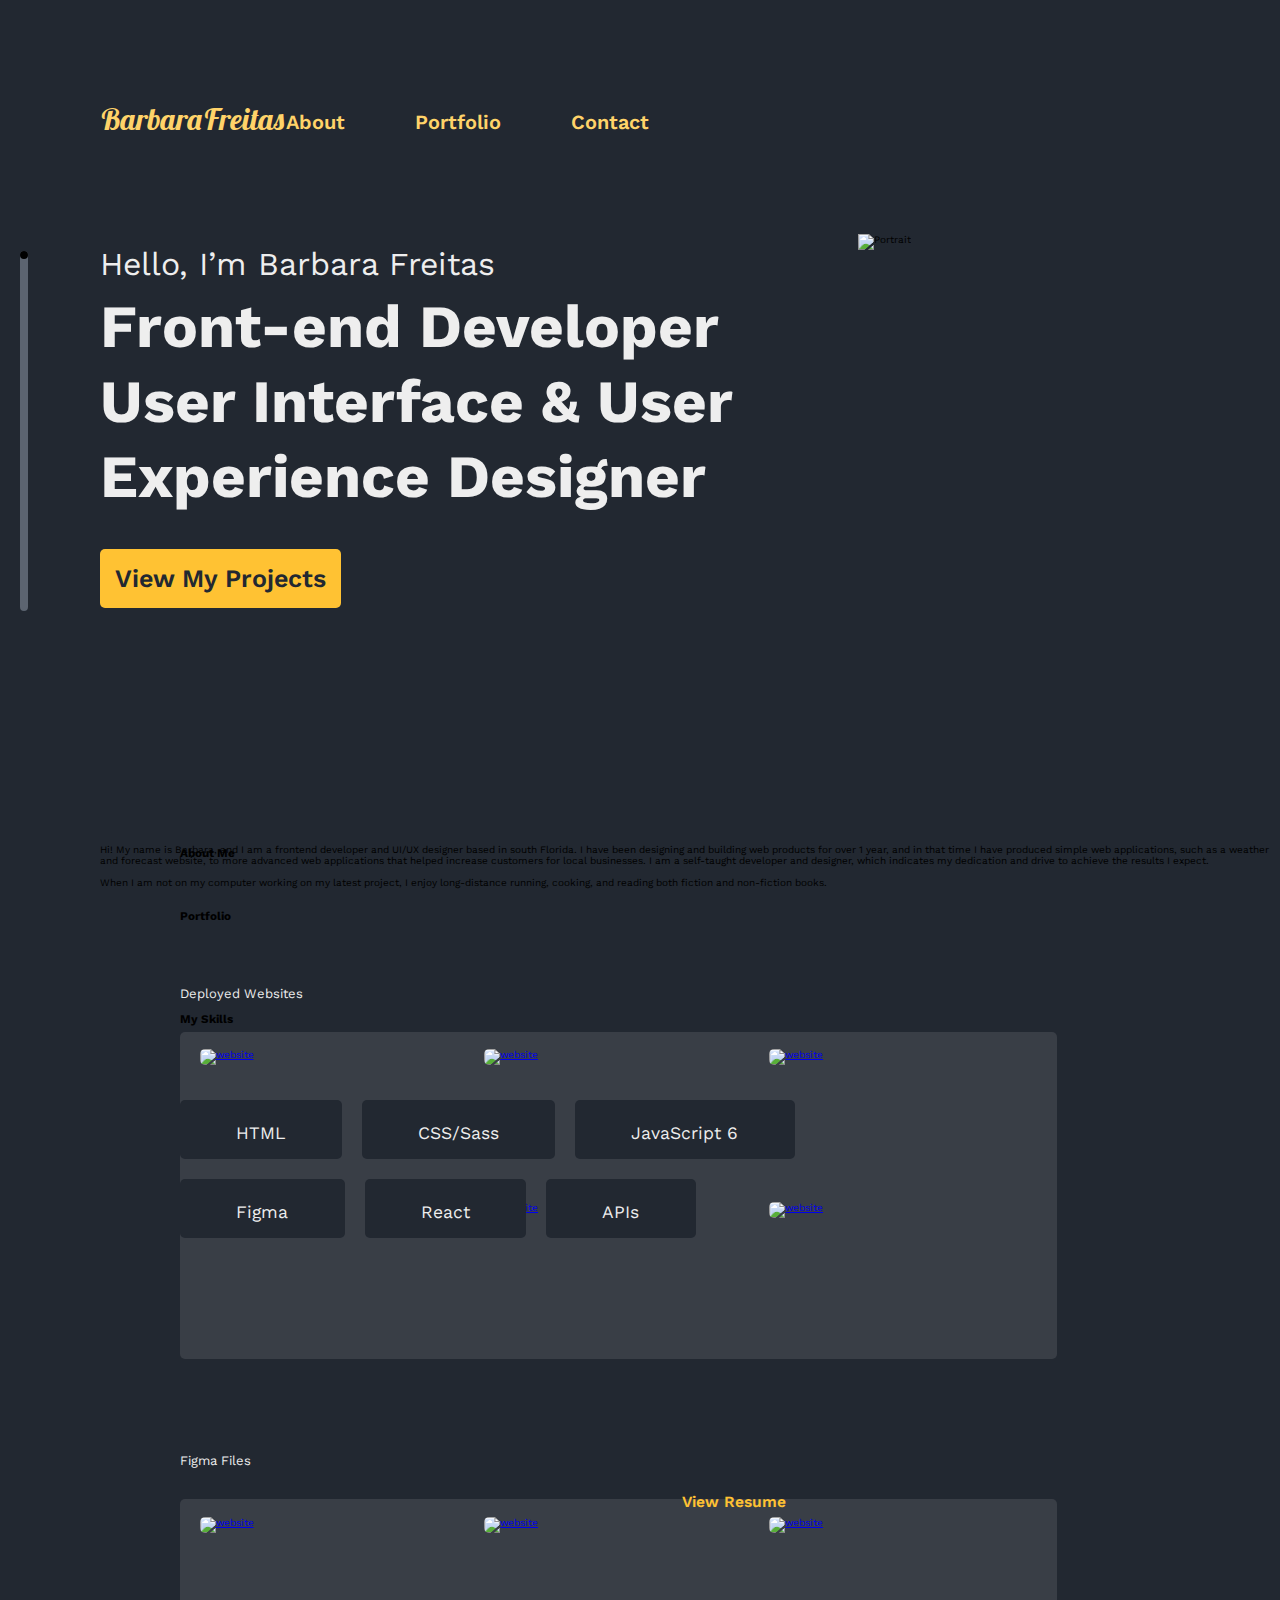
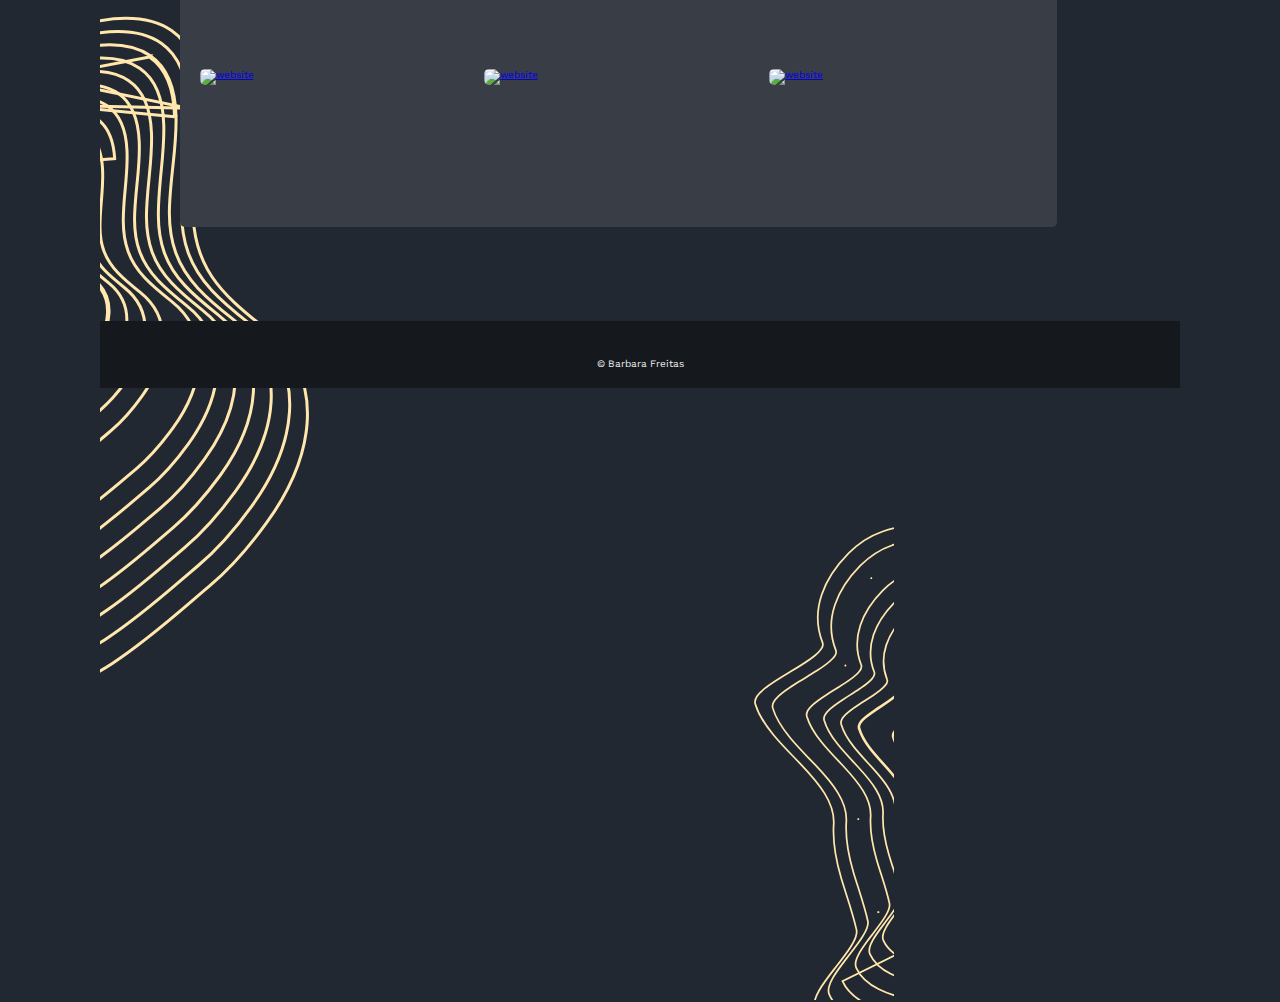
==== commit edc99477: "Began optimizing the css for a more responsive layout" ====
--- a/index.html
+++ b/index.html
@@ -14,7 +14,7 @@
   <body>
     <nav class="flex">
       <div id="logo">BarbaraFreitas</div>
-      <ul>
+      <ul class="flex">
         <li><a href="#about-section">About</a></li>
         <li><a href="#portfolio-section">Portfolio</a></li>
         <li><a href="#footer">Contact</a></li>
--- a/styles.css
+++ b/styles.css
@@ -14,6 +14,10 @@
   --tablet-margin: 4.8rem;
 }
 
+html {
+  font-size: 62.5%;
+}
+
 body {
   margin: 0;
   padding: 0;
@@ -21,32 +25,30 @@
   font-family: "Work Sans", sans-serif;
   background-color: var(--primary-color-dark);
   overflow-x: hidden;
+  margin: 10em;
 }
 
 #logo {
   font-family: "Lobster Two", cursive;
   font-weight: bold;
   font-style: italic;
-  font-size: 1.875rem;
+  font-size: 3rem;
   color: var(--secondary-color-neutral);
-  margin: 3.125rem 0 0 var(--desktop-left-margin);
+  justify-content: flex-start;
 }
 
 nav ul {
   list-style: none;
-  display: flex;
-  flex-direction: row;
-  justify-content: center;
+  justify-items: flex-end;
   align-items: center;
   padding: 0;
-  gap: 4.375rem;
-  margin: 3.75rem 0 0 36.75rem;
+  gap: 7em;
 }
 
 nav li a {
   color: var(--secondary-color-neutral);
   font-weight: 600;
-  font-size: 1.25rem;
+  font-size: 2rem;
   text-decoration: none;
   transition: color var(--transition);
 }
@@ -57,14 +59,14 @@
 
 #scroll {
   position: fixed;
-  top: 15.5rem;
-  left: 2rem;
+  top: 25.5em;
+  left: 2em;
   z-index: 1;
 }
 
 #scrollbar1 {
   border: 4px solid #5c6470;
-  font-size: 22.5rem;
+  font-size: 30rem;
   border-radius: 1.25rem;
 }
 
@@ -74,36 +76,35 @@
   border-radius: 1.25rem;
   position: absolute;
   left: 0;
-  top: -4px;
+  top: -0.4em;
 }
 
 #headline {
   color: var(--primary-color-light);
-  margin: 9.375rem 0 9.375rem var(--desktop-left-margin);
+  margin: 10em 0 5em 0;
 }
 
 .subtitle {
-  font-size: 2rem;
+  font-size: 3.2rem;
   font-weight: 400;
   line-height: 125%;
 }
 
 h1 {
-  margin-top: 5px;
+  margin-top: 0.08em;
   font-weight: 700;
-  font-size: 3.313rem;
+  font-size: 6rem;
   line-height: 125%;
 }
 
 #CTA {
-  padding: 0.94rem 1.44rem;
+  padding: 0.6em;
   color: var(--primary-color-dark);
   background-color: var(--secondary-color-dark);
   border-radius: var(--border-radius);
   font-weight: 600;
-  font-size: 1.5rem;
+  font-size: 2.5rem;
   text-decoration: none;
-  margin-left: var(--desktop-left-margin);
   transition: all var(--transition);
 }
 
@@ -112,18 +113,19 @@
 }
 
 #portrait {
-  height: 36rem;
-  margin: 7rem 0 0 6rem;
+  height: 60rem;
+  margin: 9rem 0 0 12.5rem;
 }
 
 #hero-icons {
+  justify-content: flex-end;
+  align-self: flex-start;
   flex-direction: column;
-  margin: 8.5rem 0 0 2.6rem;
-  font-size: 2.19rem;
+  font-size: 3.5rem;
 }
 
 #hero-icons i {
-  margin-bottom: 1.25rem;
+  margin-bottom: 0.57em;
   color: #8097b9;
 }
 
@@ -141,7 +143,7 @@
   color: var(--primary-color-light);
 }
 
-#about-section {
+/* #about-section {
   background-color: #1a1e24;
   height: 93rem;
 }
@@ -165,7 +167,7 @@
 
 #about-section p {
   top: 70rem;
-}
+} */
 
 #skills-title {
   top: 100rem;
@@ -186,11 +188,13 @@
 
 #skills {
   top: 110rem;
-  display: grid;
-  grid-template-columns: repeat(3, 1fr);
+  display: flex;
+  flex-wrap: wrap;
+  gap: 2em;
+  /* grid-template-columns: repeat(3, 1fr);
   grid-template-rows: repeat(2, 1fr);
   grid-column-gap: 1.25rem;
-  grid-row-gap: 1.56rem;
+  grid-row-gap: 1.56rem; */
   width: 74rem;
 }
 
@@ -218,37 +222,37 @@
   display: grid;
 }
 
-.div1,
+/* .div1, */
 #frame1 section div:nth-child(1),
 #frame2 section div:nth-child(1) {
   grid-area: 1 / 1 / 2 / 2;
 }
 
-.div2,
+/* .div2, */
 #frame1 section div:nth-child(2),
 #frame2 section div:nth-child(2) {
   grid-area: 1 / 2 / 2 / 3;
 }
 
-.div3,
+/* .div3, */
 #frame1 section div:nth-child(3),
 #frame2 section div:nth-child(3) {
   grid-area: 1 / 3 / 2 / 4;
 }
 
-.div4,
+/* .div4, */
 #frame1 section div:nth-child(4),
 #frame2 section div:nth-child(4) {
   grid-area: 2 / 1 / 3 / 2;
 }
 
-.div5,
+/* .div5, */
 #frame1 section div:nth-child(5),
 #frame2 section div:nth-child(5) {
   grid-area: 2 / 2 / 3 / 3;
 }
 
-.div6,
+/* .div6, */
 #frame1 section div:nth-child(6),
 #frame2 section div:nth-child(6) {
   grid-area: 2 / 3 / 3 / 4;
@@ -392,172 +396,3 @@
 #design1 {
   top: 140rem;
 }
-
-@media only screen and (max-width: 834px) {
-  nav,
-  nav ul,
-  nav ul li a {
-    display: none;
-  }
-
-  #logo {
-    margin-left: var(--tablet-margin);
-  }
-
-  #scroll {
-    top: 9.5rem;
-  }
-
-  #headline {
-    margin: 3.125rem 0 4.7rem var(--tablet-margin);
-  }
-
-  .subtitle {
-    font-size: 1.625rem;
-    line-height: 154%;
-  }
-
-  h1 {
-    font-size: 2.25rem;
-    line-height: 131%;
-  }
-
-  #CTA {
-    margin-left: var(--tablet-margin);
-    padding: 0.6rem 1.2rem;
-    font-size: 1.25rem;
-  }
-
-  #portrait {
-    height: 24.5rem;
-    margin: 2rem 0 0 0;
-  }
-
-  #hero-icons {
-    margin: 2.5rem 0 0 -1.5rem;
-  }
-
-  h3 {
-    font-size: 1.875rem;
-  }
-
-  #about-section {
-    height: 97rem;
-  }
-
-  #about-me {
-    top: 40rem;
-  }
-
-  #about-me,
-  #skills-title,
-  #skills {
-    margin-left: var(--tablet-margin);
-  }
-
-  #about-section p {
-    margin: 0 5.5rem 0 var(--tablet-margin);
-    top: 48rem;
-    font-size: 1.25rem;
-  }
-
-  #skills-title {
-    top: 80rem;
-  }
-
-  #skills {
-    top: 88rem;
-    width: 41rem;
-  }
-
-  #skills,
-  #frame1,
-  #frame2 {
-    grid-template-columns: repeat(2, 1fr);
-    grid-template-rows: repeat(3, 1fr);
-    grid-column-gap: 1.25rem;
-    grid-row-gap: 1.25rem;
-  }
-
-  .div1,
-  #frame1 section div:nth-child(1),
-  #frame2 section div:nth-child(1) {
-    grid-area: 1 / 1 / 2 / 2;
-  }
-  .div2,
-  #frame1 section div:nth-child(2),
-  #frame2 section div:nth-child(2) {
-    grid-area: 1 / 2 / 2 / 3;
-  }
-  .div3,
-  #frame1 section div:nth-child(3),
-  #frame2 section div:nth-child(3) {
-    grid-area: 2 / 1 / 3 / 2;
-  }
-  .div4,
-  #frame1 section div:nth-child(4),
-  #frame2 section div:nth-child(4) {
-    grid-area: 2 / 2 / 3 / 3;
-  }
-  .div5,
-  #frame1 section div:nth-child(5),
-  #frame2 section div:nth-child(5) {
-    grid-area: 3 / 1 / 4 / 2;
-  }
-  .div6,
-  #frame1 section div:nth-child(6),
-  #frame2 section div:nth-child(6) {
-    grid-area: 3 / 2 / 4 / 3;
-  }
-
-  #skills .subtitle {
-    font-size: 1.3rem;
-  }
-
-  #portfolio-section h3 {
-    margin-left: var(--tablet-margin);
-  }
-
-  #websites,
-  #figma,
-  #frame1 section,
-  #frame2 section {
-    margin-left: var(--tablet-margin);
-  }
-
-  #frame1 section,
-  #frame2 section {
-    width: 72%;
-  }
-
-  #resume {
-    top: 144.5rem;
-    left: 33.6rem;
-  }
-
-  #design1 {
-    top: 132rem;
-  }
-
-  #design2 {
-    left: 41rem;
-    top: 215rem;
-  }
-
-  #design1 img,
-  #design2 img {
-    height: 35rem;
-  }
-
-  #frame1 section div,
-  #frame1 section div img,
-  #frame2 section div,
-  #frame2 section div img {
-    width: 18rem;
-    height: 10rem;
-  }
-
-  .overlay {
-    display: none;
-  }
-}
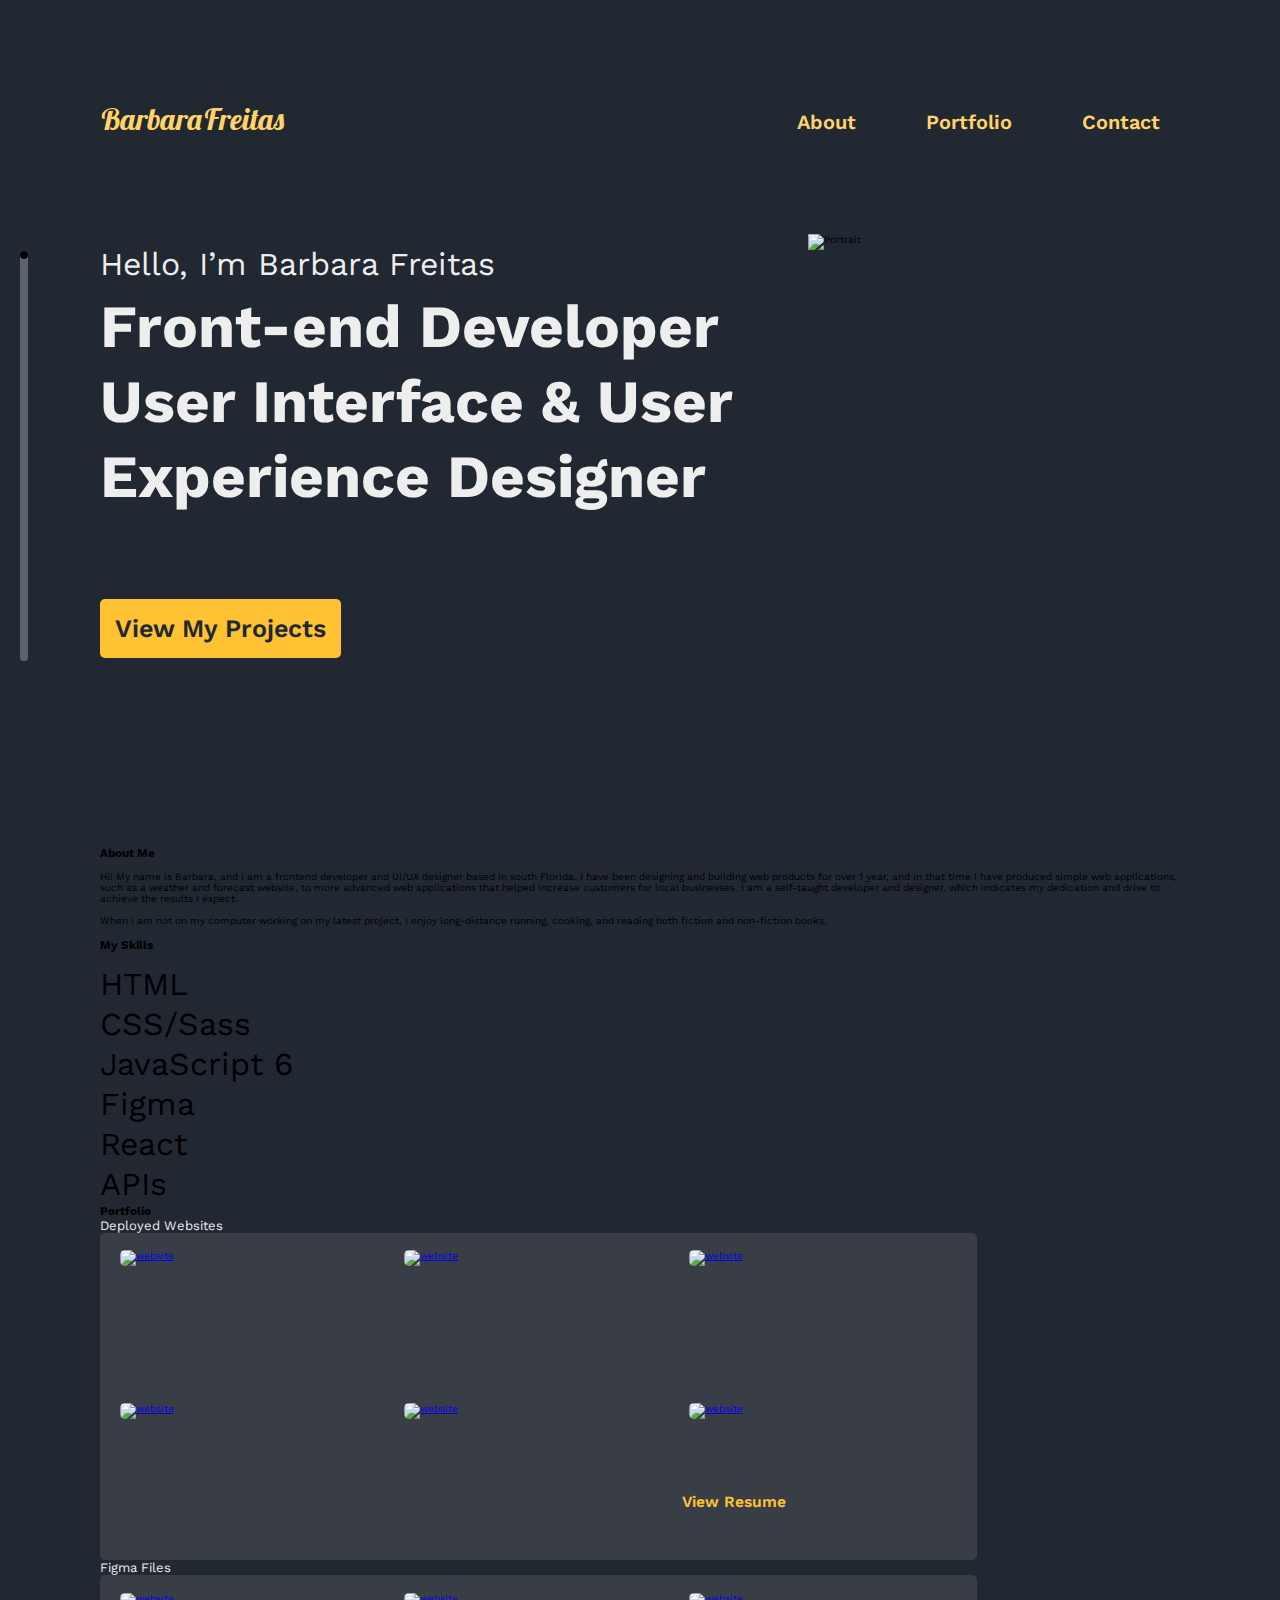
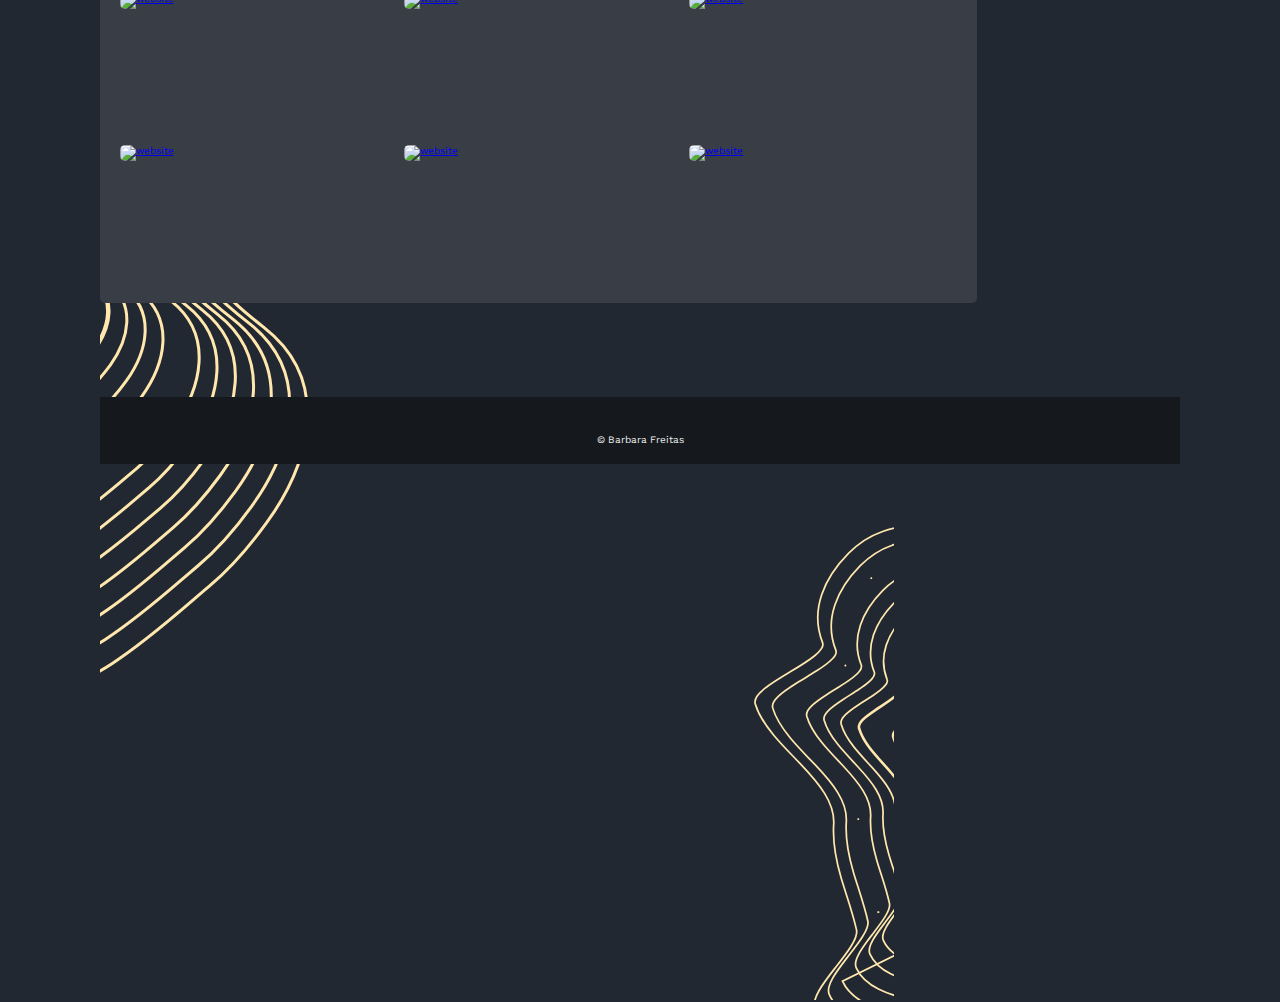
==== commit 0fa3ecc7: "Restyled the hero section" ====
--- a/index.html
+++ b/index.html
@@ -12,14 +12,18 @@
     <link rel="stylesheet" href="styles.css" />
   </head>
   <body>
-    <nav class="flex">
-      <div id="logo">BarbaraFreitas</div>
-      <ul class="flex">
-        <li><a href="#about-section">About</a></li>
-        <li><a href="#portfolio-section">Portfolio</a></li>
-        <li><a href="#footer">Contact</a></li>
-      </ul>
-    </nav>
+    <header>
+      <div class="logo">BarbaraFreitas</div>
+      <nav>
+        <div class="navbar">
+          <ul class="flex">
+            <li><a href="#about-section">About</a></li>
+            <li><a href="#portfolio-section">Portfolio</a></li>
+            <li><a href="#footer">Contact</a></li>
+          </ul>
+        </div>
+      </nav>
+    </header>
     <div id="scroll">
       <span id="scrollbar1"></span>
       <span id="scrollbar2"></span>
--- a/styles.css
+++ b/styles.css
@@ -9,9 +9,9 @@
   --secondary-color-light: #ffe7ad;
   --transition: ease-in-out 100ms;
   --border-radius: 5px;
-  --desktop-left-margin: 8rem;
-  --desktop-right-margin: 10rem;
-  --tablet-margin: 4.8rem;
+  --margin-1x: 10em;
+  --margin-2x: 20em;
+  --margin-halfx: 5em;
 }
 
 html {
@@ -25,27 +25,34 @@
   font-family: "Work Sans", sans-serif;
   background-color: var(--primary-color-dark);
   overflow-x: hidden;
-  margin: 10em;
-}
-
-#logo {
+  margin: var(--margin-1x);
+}
+
+header {
+  display: flex;
+  justify-content: space-between;
+}
+
+.logo {
   font-family: "Lobster Two", cursive;
   font-weight: bold;
   font-style: italic;
   font-size: 3rem;
   color: var(--secondary-color-neutral);
-  justify-content: flex-start;
-}
-
-nav ul {
+}
+
+.navbar {
+  transform: translateX(-2em);
+}
+
+.navbar ul {
   list-style: none;
-  justify-items: flex-end;
   align-items: center;
   padding: 0;
   gap: 7em;
 }
 
-nav li a {
+.navbar li a {
   color: var(--secondary-color-neutral);
   font-weight: 600;
   font-size: 2rem;
@@ -53,7 +60,7 @@
   transition: color var(--transition);
 }
 
-nav li a:hover {
+.navbar li a:hover {
   color: var(--secondary-color-light);
 }
 
@@ -66,7 +73,7 @@
 
 #scrollbar1 {
   border: 4px solid #5c6470;
-  font-size: 30rem;
+  font-size: 34.3rem;
   border-radius: 1.25rem;
 }
 
@@ -81,7 +88,7 @@
 
 #headline {
   color: var(--primary-color-light);
-  margin: 10em 0 5em 0;
+  margin: var(--margin-1x) 0 var(--margin-1x) 0;
 }
 
 .subtitle {
@@ -113,8 +120,8 @@
 }
 
 #portrait {
-  height: 60rem;
-  margin: 9rem 0 0 12.5rem;
+  height: 60em;
+  margin: 9em 0 0 7.5em;
 }
 
 #hero-icons {
@@ -122,6 +129,8 @@
   align-self: flex-start;
   flex-direction: column;
   font-size: 3.5rem;
+  transform: translateY(3.25em);
+  margin-left: 1.5em;
 }
 
 #hero-icons i {
@@ -167,7 +176,7 @@
 
 #about-section p {
   top: 70rem;
-} */
+}
 
 #skills-title {
   top: 100rem;
@@ -191,10 +200,10 @@
   display: flex;
   flex-wrap: wrap;
   gap: 2em;
-  /* grid-template-columns: repeat(3, 1fr);
+  grid-template-columns: repeat(3, 1fr);
   grid-template-rows: repeat(2, 1fr);
   grid-column-gap: 1.25rem;
-  grid-row-gap: 1.56rem; */
+  grid-row-gap: 1.56rem;
   width: 74rem;
 }
 
@@ -216,7 +225,7 @@
 
 #skills .subtitle {
   font-size: 1.75rem;
-}
+} */
 
 #frame1 section {
   display: grid;
@@ -396,3 +405,9 @@
 #design1 {
   top: 140rem;
 }
+
+@media only screen and (max-width: 1120px) {
+  nav {
+    display: none;
+  }
+}
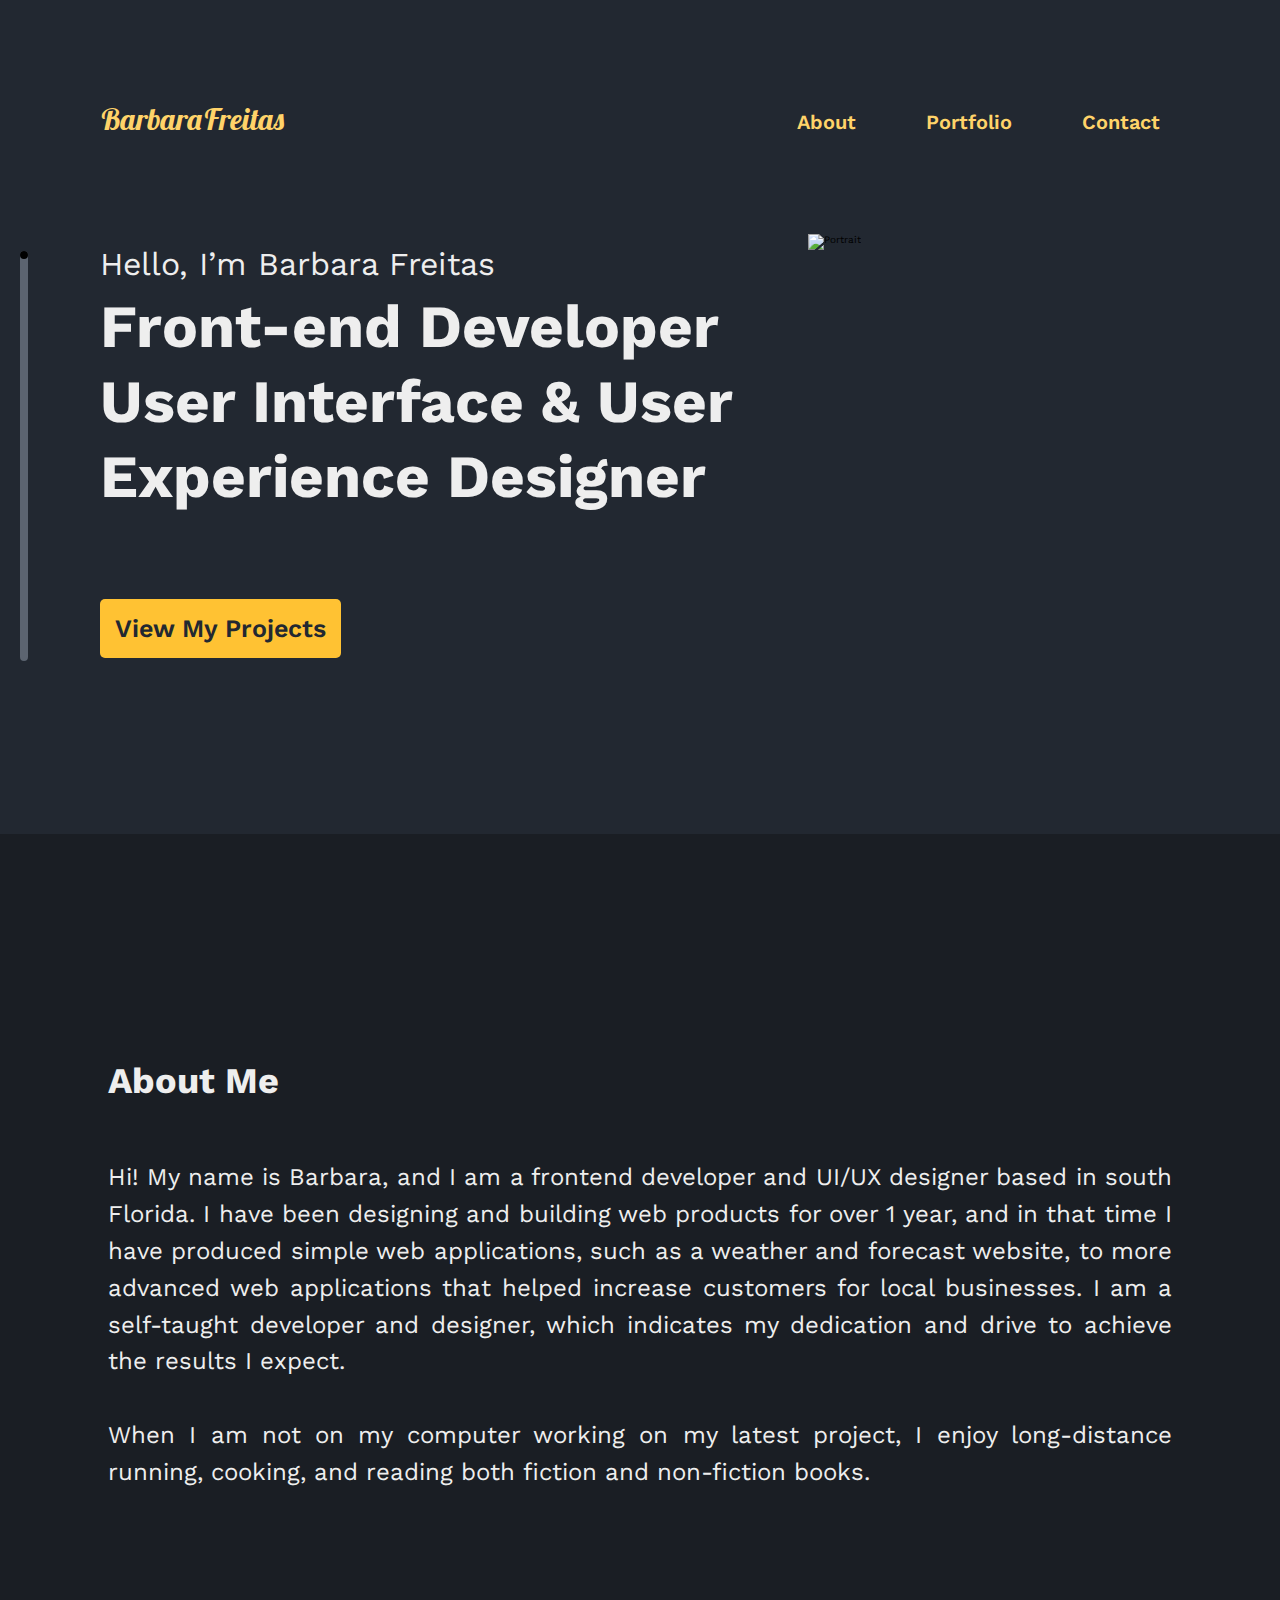
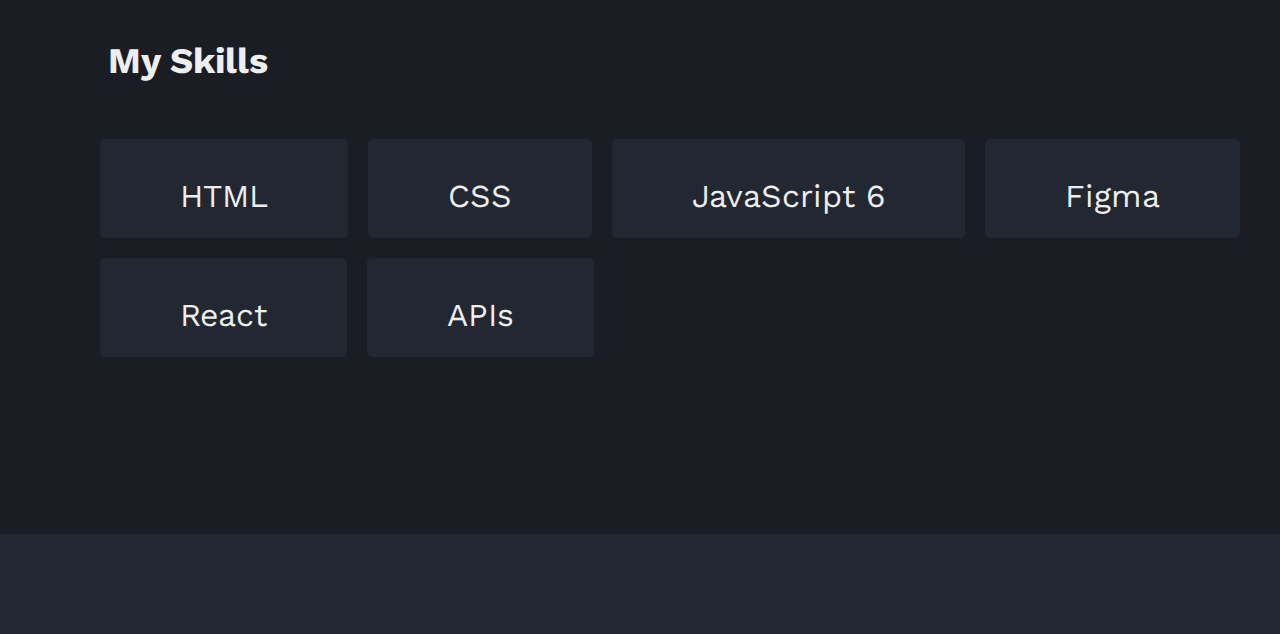
==== commit b76a0b27: "Began restyling the about section" ====
--- a/index.html
+++ b/index.html
@@ -67,7 +67,7 @@
         </div>
       </div>
     </section>
-    <section id="about-section">
+    <section id="about-section" class="flex">
       <h3 id="about-me">About Me</h3>
       <p>
         Hi! My name is Barbara, and I am a frontend developer and UI/UX designer
@@ -88,7 +88,7 @@
         </div>
         <div class="flex div2">
           <span><i class="fa-brands fa-css3-alt"></i></span>
-          <span class="subtitle">CSS/Sass</span>
+          <span class="subtitle">CSS</span>
         </div>
         <div class="flex div3">
           <span><i class="fa-brands fa-js"></i></span>
@@ -108,7 +108,7 @@
         </div>
       </div>
     </section>
-    <section id="portfolio-section">
+    <!-- <section id="portfolio-section">
       <div id="design1"><img src="design1.svg" alt="design" /></div>
       <div id="design2"><img src="design2.svg" alt="design" /></div>
       <h3>Portfolio</h3>
@@ -136,7 +136,7 @@
         ></a>
       </div>
       <span>© Barbara Freitas</span>
-    </footer>
+    </footer> -->
     <script src="index.js"></script>
   </body>
 </html>
--- a/styles.css
+++ b/styles.css
@@ -19,7 +19,6 @@
 }
 
 body {
-  margin: 0;
   padding: 0;
   box-sizing: border-box;
   font-family: "Work Sans", sans-serif;
@@ -152,59 +151,59 @@
   color: var(--primary-color-light);
 }
 
-/* #about-section {
+#about-section {
   background-color: #1a1e24;
-  height: 93rem;
-}
+  flex-direction: column;
+  margin: 0 -10em 0 -10em !important;
+  height: 130em;
+}
+
+/* #about-section h3,
+#about-section p,
+#about-section #skills {
+  margin: 0 var(--margin-1x) 0 var(--margin-1x);
+} */
 
 h3 {
-  font-size: 2rem;
+  font-size: 3.6rem;
   line-height: 111%;
   color: var(--primary-color-light);
 }
 
 #about-me {
-  top: 60rem;
+  margin-top: 25.3vh;
+}
+
+#about-me,
+#skills-title {
+  margin-left: 3em;
+}
+
+#about-me,
+#skills-title {
+  margin-bottom: 6.34vh;
 }
 
 p {
   color: var(--primary-color-light);
-  font-size: 1.5rem;
+  font-size: 2.4rem;
   line-height: 154%;
-  margin: 0 var(--desktop-right-margin) 0 var(--desktop-left-margin);
+  text-align: justify;
 }
 
 #about-section p {
-  top: 70rem;
-}
-
-#skills-title {
-  top: 100rem;
-}
-
-#about-me,
-#about-section p,
-#skills-title,
+  margin: 0 4.5em 12.7vh 4.5em;
+}
+
 #skills {
-  position: absolute;
-}
-
-#about-me,
-#skills-title,
-#skills {
-  margin-left: var(--desktop-left-margin);
-}
-
-#skills {
-  top: 110rem;
+  margin-left: var(--margin-1x);
   display: flex;
   flex-wrap: wrap;
-  gap: 2em;
   grid-template-columns: repeat(3, 1fr);
   grid-template-rows: repeat(2, 1fr);
-  grid-column-gap: 1.25rem;
-  grid-row-gap: 1.56rem;
-  width: 74rem;
+  grid-column-gap: 2rem;
+  grid-row-gap: 2rem;
+  width: 95%;
 }
 
 #skills div {
@@ -213,55 +212,57 @@
   justify-content: center;
   align-items: center;
   color: var(--primary-color-light);
-  padding: 1.375rem 5.625rem;
-  gap: 0.94rem;
+  padding: 2.2em 8em;
+  gap: 1.5em;
   border-radius: var(--border-radius);
 }
 
 #skills i {
-  font-size: 3.75rem;
+  font-size: 6rem;
   color: #ffd369;
 }
 
 #skills .subtitle {
-  font-size: 1.75rem;
-} */
+  font-size: 3.2rem;
+  flex: none;
+  flex-grow: 0;
+}
 
 #frame1 section {
   display: grid;
 }
 
-/* .div1, */
+.div1,
 #frame1 section div:nth-child(1),
 #frame2 section div:nth-child(1) {
   grid-area: 1 / 1 / 2 / 2;
 }
 
-/* .div2, */
+.div2,
 #frame1 section div:nth-child(2),
 #frame2 section div:nth-child(2) {
   grid-area: 1 / 2 / 2 / 3;
 }
 
-/* .div3, */
+.div3,
 #frame1 section div:nth-child(3),
 #frame2 section div:nth-child(3) {
   grid-area: 1 / 3 / 2 / 4;
 }
 
-/* .div4, */
+.div4,
 #frame1 section div:nth-child(4),
 #frame2 section div:nth-child(4) {
   grid-area: 2 / 1 / 3 / 2;
 }
 
-/* .div5, */
+.div5,
 #frame1 section div:nth-child(5),
 #frame2 section div:nth-child(5) {
   grid-area: 2 / 2 / 3 / 3;
 }
 
-/* .div6, */
+.div6,
 #frame1 section div:nth-child(6),
 #frame2 section div:nth-child(6) {
   grid-area: 2 / 3 / 3 / 4;
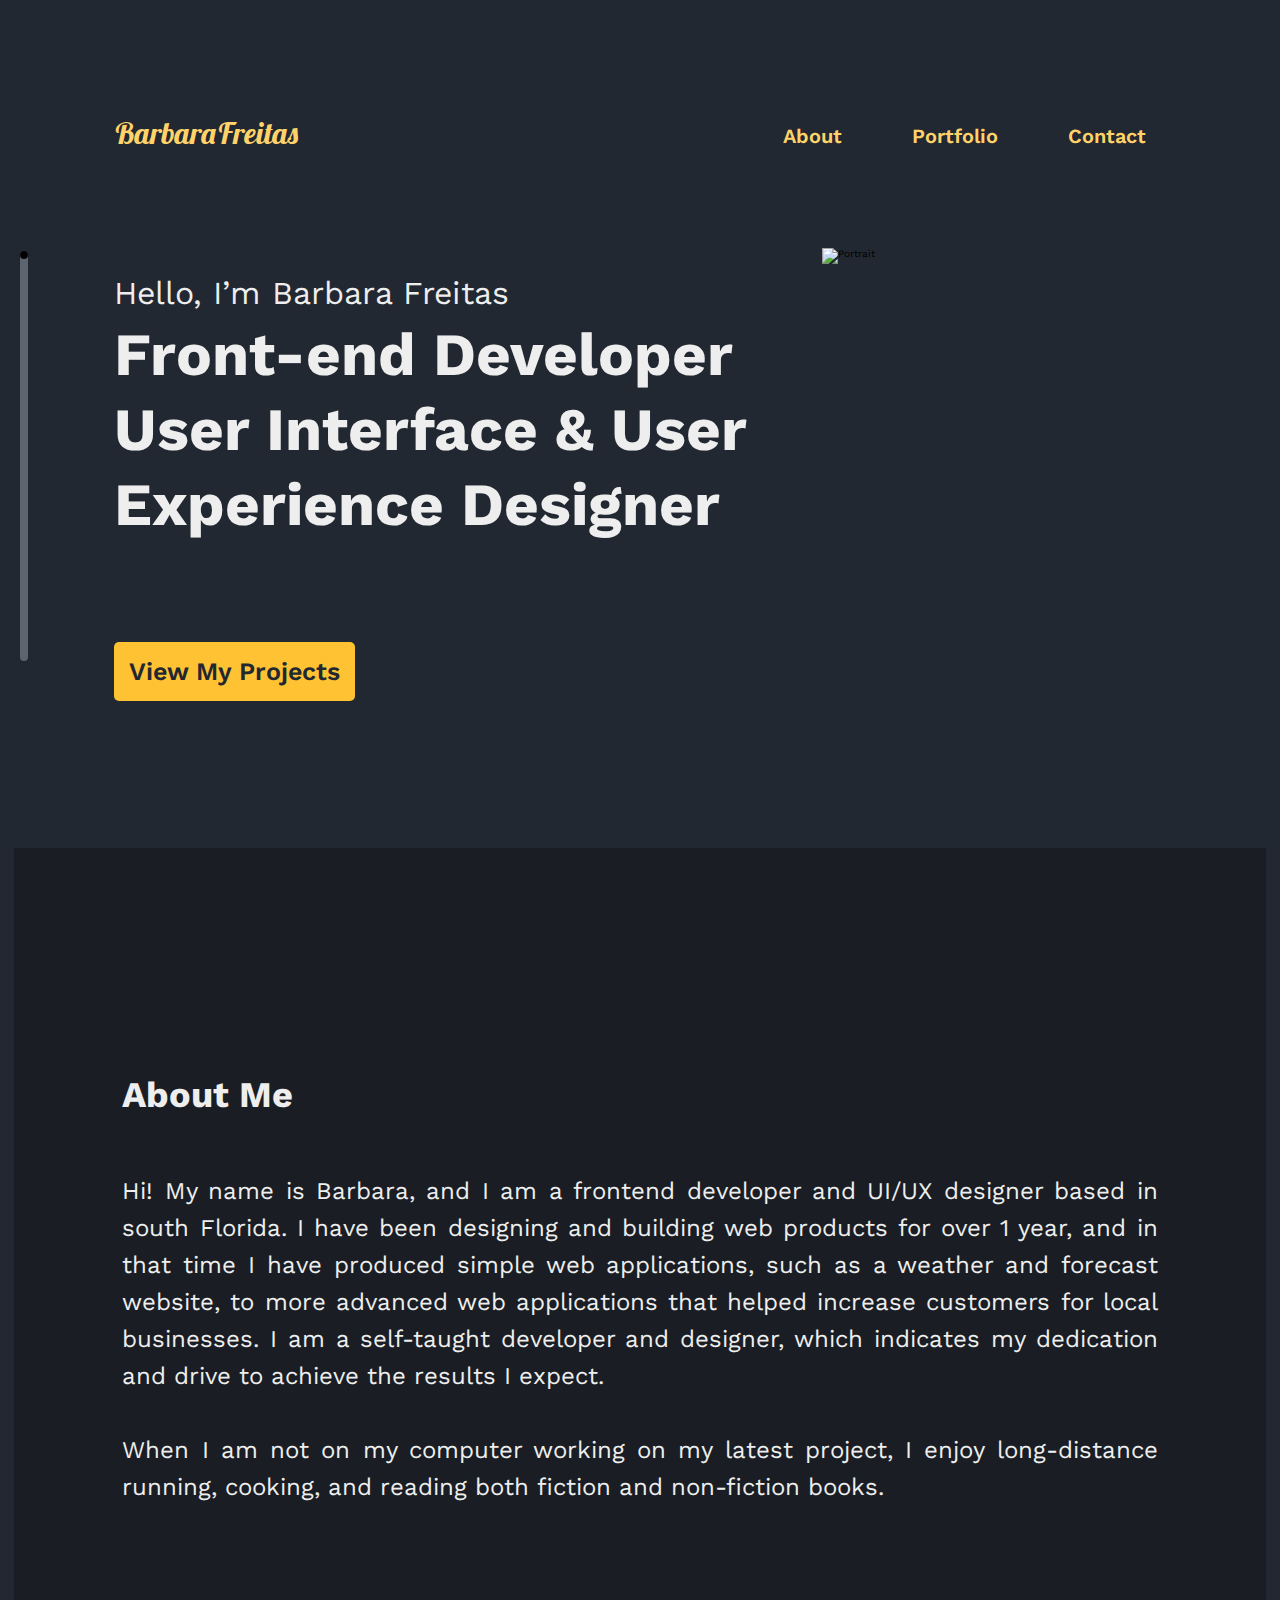
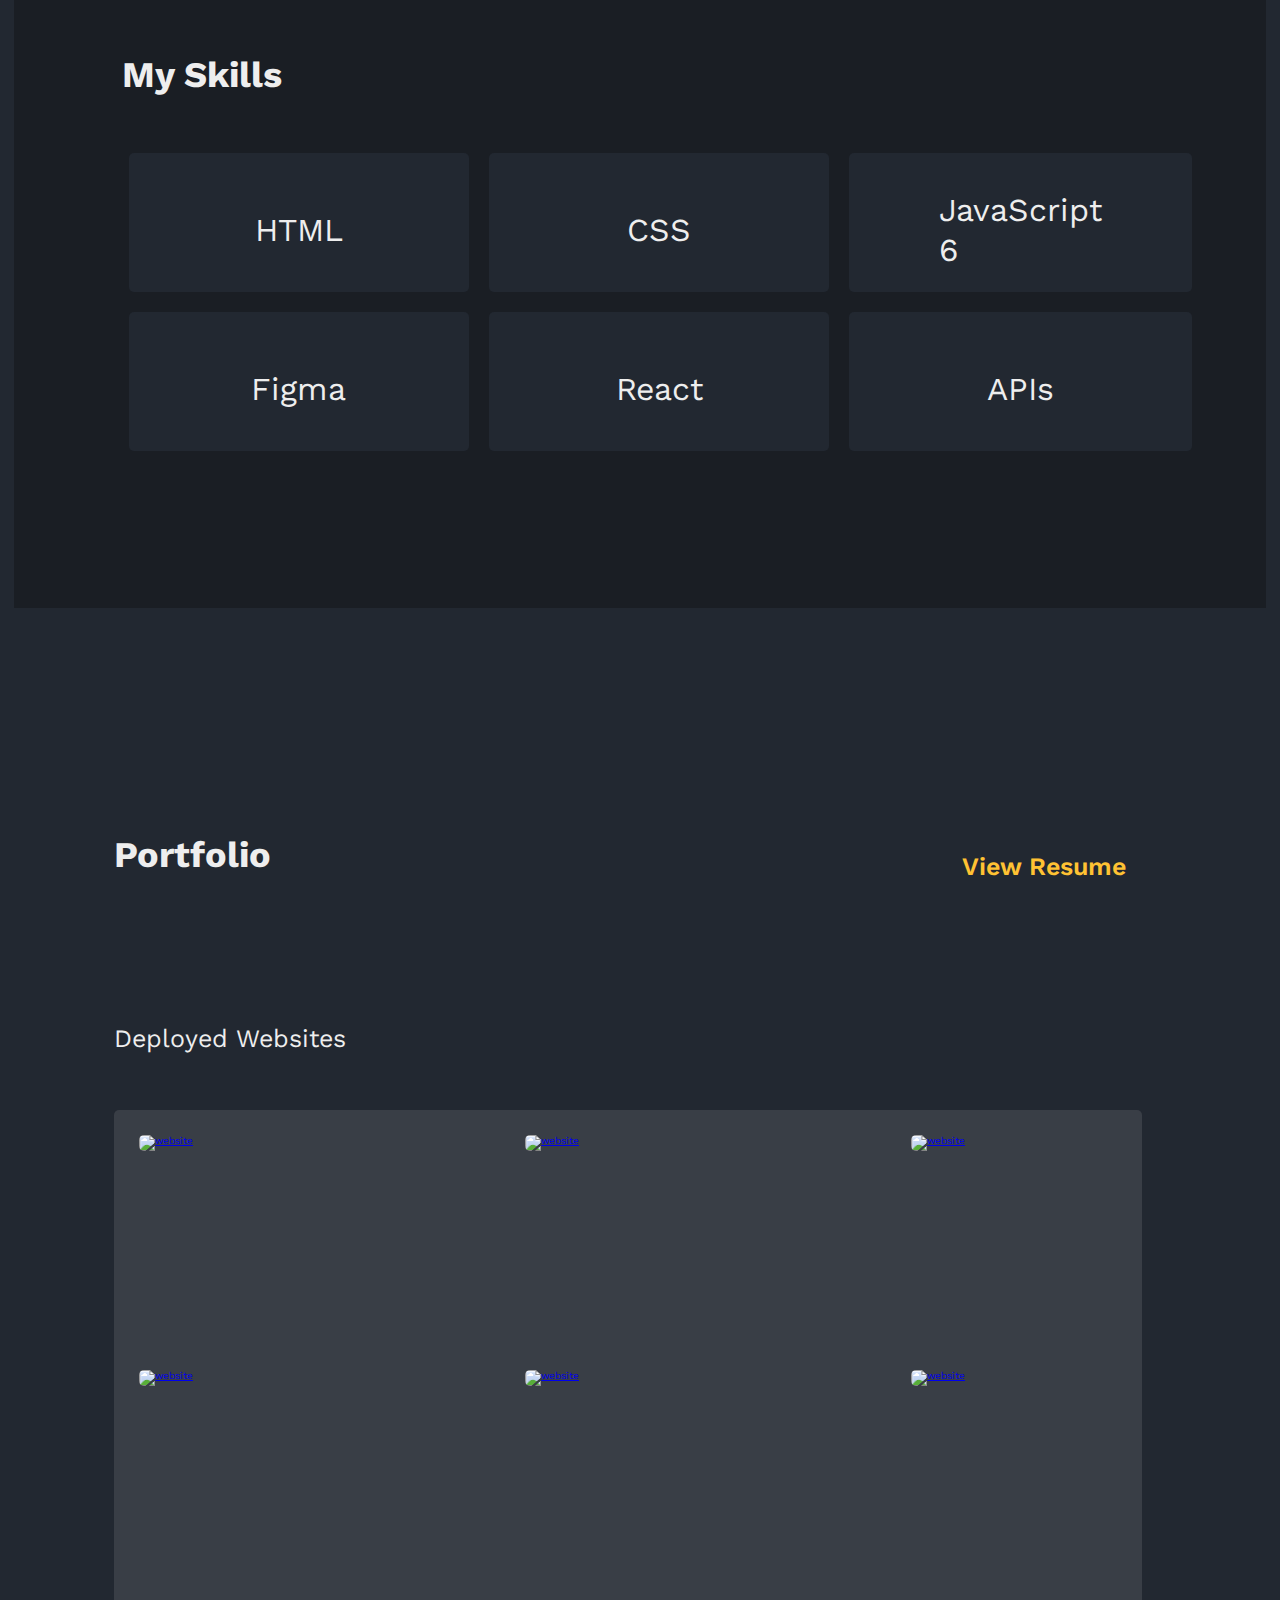
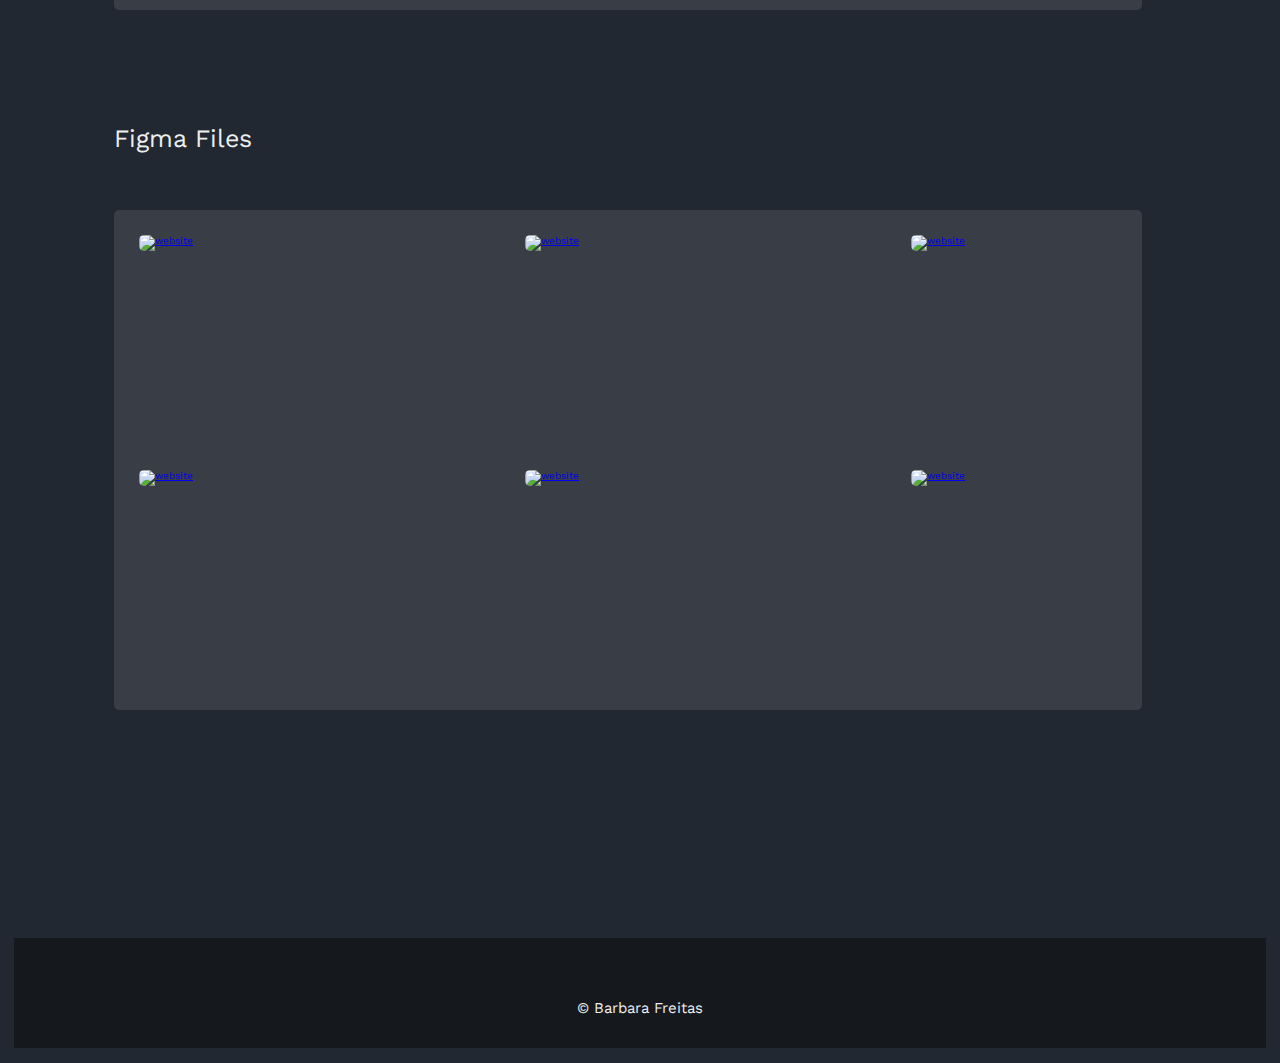
==== commit fc542599: "Updated the styling of the portfolio section and footer" ====
--- a/index.html
+++ b/index.html
@@ -108,13 +108,17 @@
         </div>
       </div>
     </section>
-    <!-- <section id="portfolio-section">
-      <div id="design1"><img src="design1.svg" alt="design" /></div>
-      <div id="design2"><img src="design2.svg" alt="design" /></div>
-      <h3>Portfolio</h3>
-      <a href="#" id="resume" target="_blank"
-        ><span>View Resume</span><i class="fa-regular fa-file"></i
-      ></a>
+    <section id="portfolio-section">
+      <!-- <div id="design1"><img src="design1.svg" alt="design" /></div>
+      <div id="design2"><img src="design2.svg" alt="design" /></div> -->
+      <div id="container" class="flex">
+        <h3>Portfolio</h3>
+        <div id="resume">
+          <a href="#" target="_blank">
+            <span>View Resume</span><i class="fa-regular fa-file"></i>
+          </a>
+        </div>
+      </div>
       <h4 id="websites">Deployed Websites</h4>
       <div id="frame1"></div>
       <h4 id="figma">Figma Files</h4>
@@ -136,7 +140,7 @@
         ></a>
       </div>
       <span>© Barbara Freitas</span>
-    </footer> -->
+    </footer>
     <script src="index.js"></script>
   </body>
 </html>
--- a/styles.css
+++ b/styles.css
@@ -9,9 +9,9 @@
   --secondary-color-light: #ffe7ad;
   --transition: ease-in-out 100ms;
   --border-radius: 5px;
-  --margin-1x: 10em;
-  --margin-2x: 20em;
-  --margin-halfx: 5em;
+  --margin-1x: 12.7vh;
+  --margin-2x: 25.35vh;
+  --margin-halfx: 6.34vh;
 }
 
 html {
@@ -133,7 +133,7 @@
 }
 
 #hero-icons i {
-  margin-bottom: 0.57em;
+  margin-bottom: 2.53vh;
   color: #8097b9;
 }
 
@@ -155,14 +155,8 @@
   background-color: #1a1e24;
   flex-direction: column;
   margin: 0 -10em 0 -10em !important;
-  height: 130em;
-}
-
-/* #about-section h3,
-#about-section p,
-#about-section #skills {
-  margin: 0 var(--margin-1x) 0 var(--margin-1x);
-} */
+  height: 136em;
+}
 
 h3 {
   font-size: 3.6rem;
@@ -171,7 +165,7 @@
 }
 
 #about-me {
-  margin-top: 25.3vh;
+  margin-top: var(--margin-2x);
 }
 
 #about-me,
@@ -180,8 +174,10 @@
 }
 
 #about-me,
-#skills-title {
-  margin-bottom: 6.34vh;
+#skills-title,
+#websites,
+#figma {
+  margin-bottom: var(--margin-halfx);
 }
 
 p {
@@ -192,18 +188,18 @@
 }
 
 #about-section p {
-  margin: 0 4.5em 12.7vh 4.5em;
+  margin: 0 4.5em var(--margin-1x) 4.5em;
 }
 
 #skills {
   margin-left: var(--margin-1x);
-  display: flex;
+  display: grid;
   flex-wrap: wrap;
   grid-template-columns: repeat(3, 1fr);
   grid-template-rows: repeat(2, 1fr);
   grid-column-gap: 2rem;
   grid-row-gap: 2rem;
-  width: 95%;
+  width: 85%;
 }
 
 #skills div {
@@ -212,7 +208,7 @@
   justify-content: center;
   align-items: center;
   color: var(--primary-color-light);
-  padding: 2.2em 8em;
+  padding: 2.2em 9em;
   gap: 1.5em;
   border-radius: var(--border-radius);
 }
@@ -224,8 +220,6 @@
 
 #skills .subtitle {
   font-size: 3.2rem;
-  flex: none;
-  flex-grow: 0;
 }
 
 #frame1 section {
@@ -269,14 +263,27 @@
 }
 
 #portfolio-section h3 {
-  margin: 7.5rem 0 0 var(--desktop-left-margin);
+  margin: var(--margin-2x) 0 var(--margin-1x) 0;
+}
+
+#container {
+  flex-direction: row;
+  justify-content: space-between;
 }
 
 #resume {
-  position: absolute;
-  top: 149.2rem;
-  left: 68.2rem;
+  height: 3rem;
+  align-self: center;
+  margin-top: 15vh;
+  transform: translateX(-3rem);
+}
+
+#resume a {
   text-decoration: none;
+}
+
+#wrapper:hover {
+  color: var(--secondary-color-light);
 }
 
 #resume span,
@@ -286,21 +293,17 @@
 
 #resume span {
   font-weight: 600;
-  font-size: 1.56rem;
-  margin-right: 0.8rem;
+  font-size: 2.5rem;
+  margin-right: 1rem;
 }
 
 #resume i {
-  font-size: 1.5rem;
-}
-
-#websites {
-  margin: 6.25rem 0 0 var(--desktop-left-margin);
+  font-size: 2.5rem;
 }
 
 h4 {
   color: var(--primary-color-light);
-  font-size: 1.3rem;
+  font-size: 2.5rem;
   font-weight: 400;
 }
 
@@ -309,13 +312,12 @@
   display: grid;
   grid-template-columns: repeat(3, 1fr);
   grid-template-rows: repeat(2, 1fr);
-  column-gap: 1.25rem;
-  row-gap: 1.25rem;
+  grid-column-gap: 2rem;
+  grid-row-gap: 2rem;
   background-color: var(--primary-color-neutral);
   border-radius: var(--border-radius);
-  margin: 3.125rem 0 0 var(--desktop-left-margin);
-  padding: 1.75rem;
-  width: 78%;
+  padding: 2.5em;
+  width: 93%;
 }
 
 #frame1 section div,
@@ -323,14 +325,13 @@
 #frame2 section div,
 #frame2 section div img {
   border-radius: var(--border-radius);
-  width: 22rem;
-  height: 14rem;
-  margin-left: 1px;
+  width: 36.6em;
+  height: 21.5em;
 }
 
 .overlay {
-  width: 22.1rem;
-  height: 14rem;
+  width: 36.6em;
+  height: 21.5em;
   position: absolute;
   border-radius: var(--border-radius);
   background-color: rgba(0, 0, 0, 0.6);
@@ -344,19 +345,23 @@
 
 .overlay a {
   color: var(--primary-color-light);
-  font-size: 1.5rem;
+  font-size: 2.4rem;
   text-decoration: none;
   border: 2px solid var(--primary-color-light);
   border-radius: 30px;
-  padding: 0.5rem;
+  padding: 0.5em 0.75em;
 }
 
 .overlay:hover {
   opacity: 100%;
 }
 
-#figma {
-  margin: 9.375rem 0 0 var(--desktop-left-margin);
+#frame1 {
+  margin-bottom: var(--margin-1x);
+}
+
+#frame2 {
+  margin-bottom: var(--margin-2x);
 }
 
 footer {
@@ -364,10 +369,9 @@
   justify-content: center;
   align-items: center;
   background-color: #15191e;
-  width: 100%;
-  padding: 1.875rem 0 1.875rem 0;
-  gap: 1.875rem;
-  margin-top: 9.375rem;
+  padding: 3.1em 53.5em;
+  gap: 3em;
+  margin: 0 -10em -10em -10em !important;
 }
 
 #footer-icons {
@@ -375,17 +379,17 @@
   justify-content: center;
   align-items: center;
   padding: 0;
-  gap: 5rem;
+  gap: 8em;
 }
 
 footer i {
   color: var(--primary-color-neutral);
-  font-size: 3rem;
+  font-size: 5rem;
 }
 
 footer span {
   color: var(--primary-color-light);
-  font-size: 1rem;
+  font-size: 1.5rem;
 }
 
 #design1,
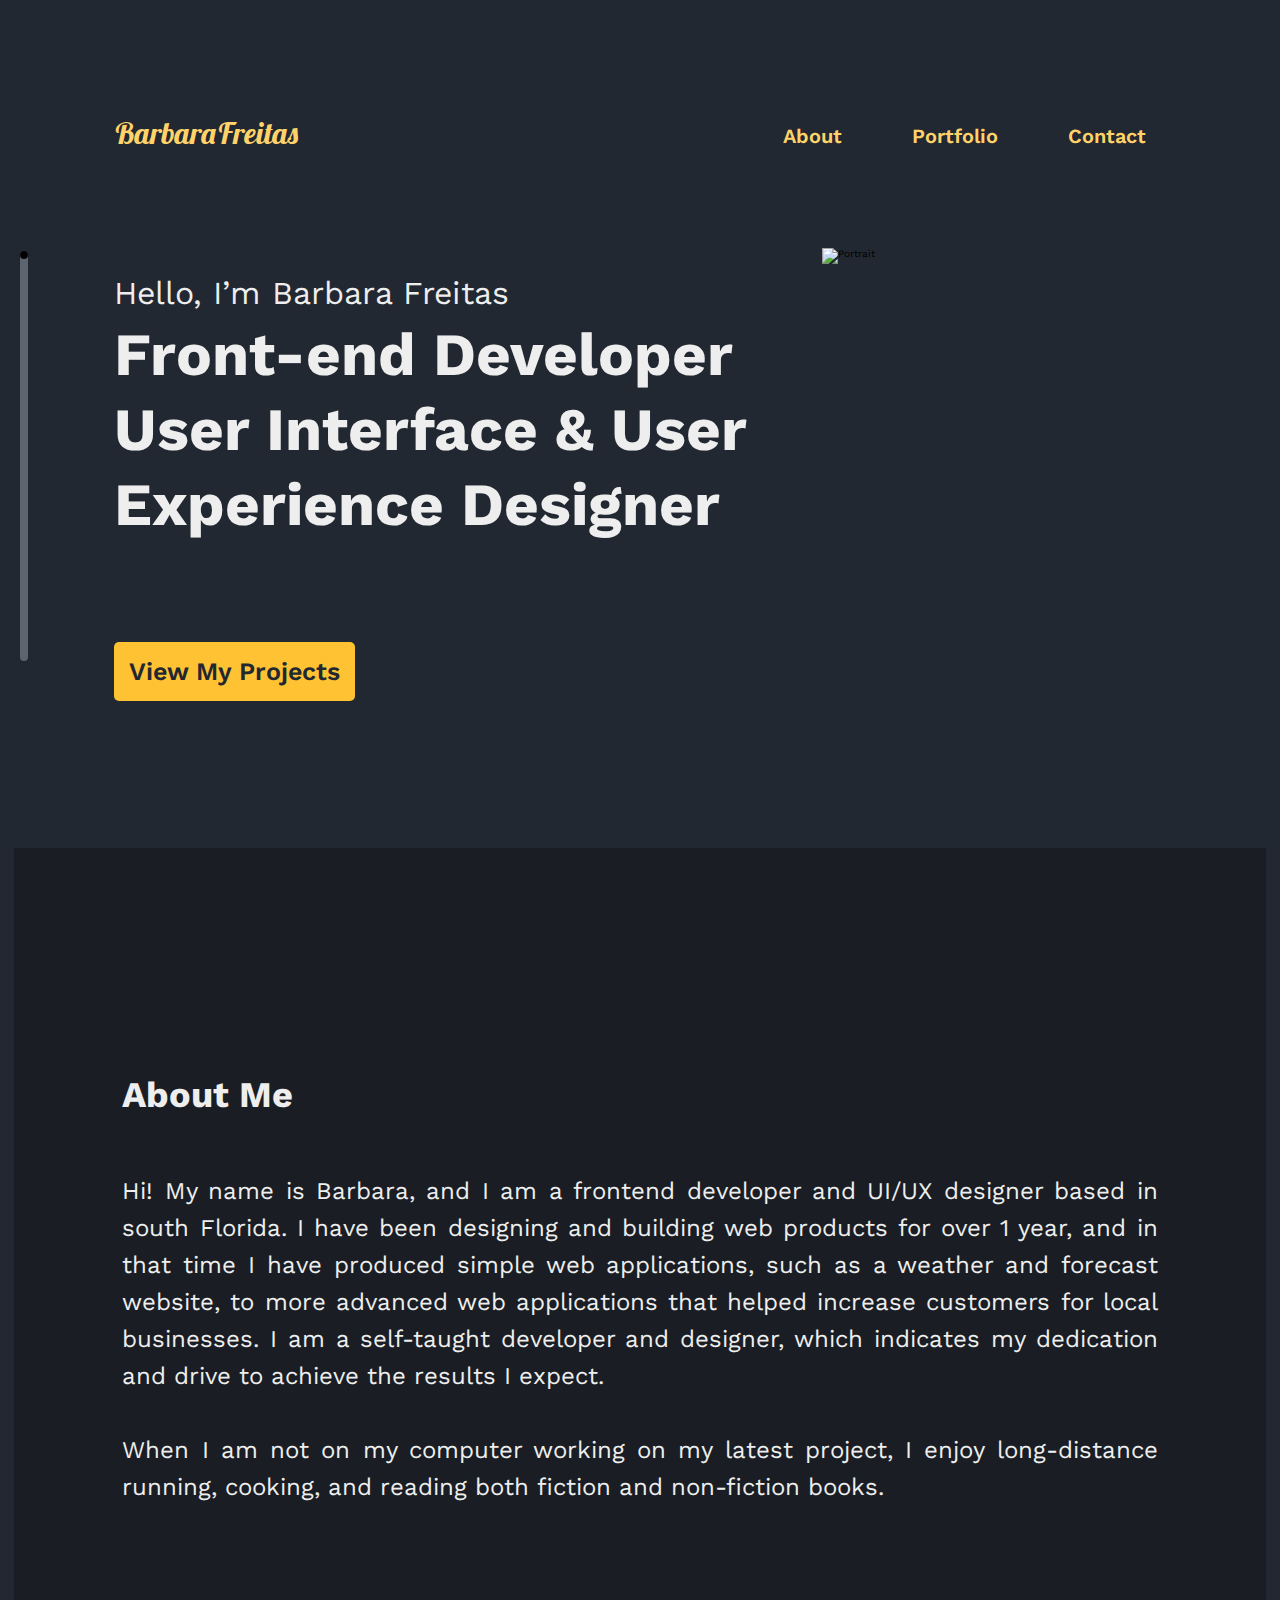
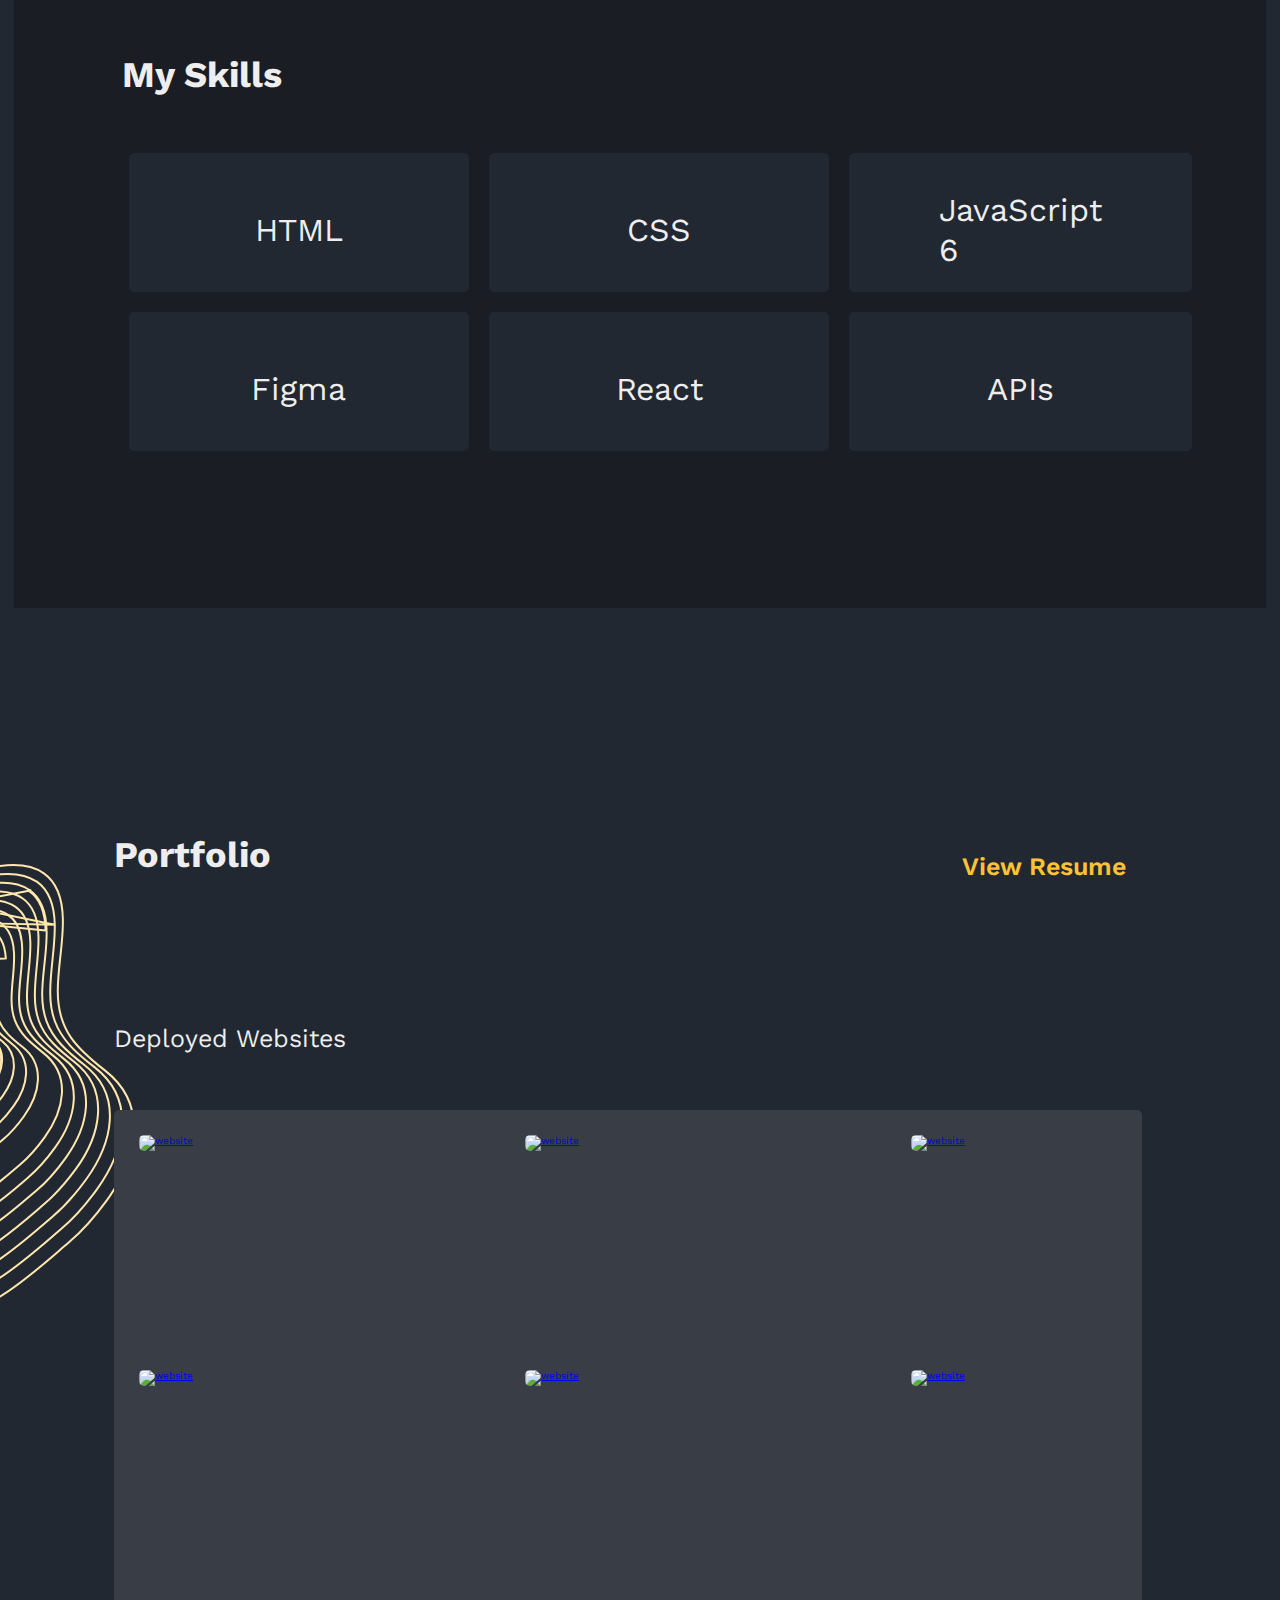
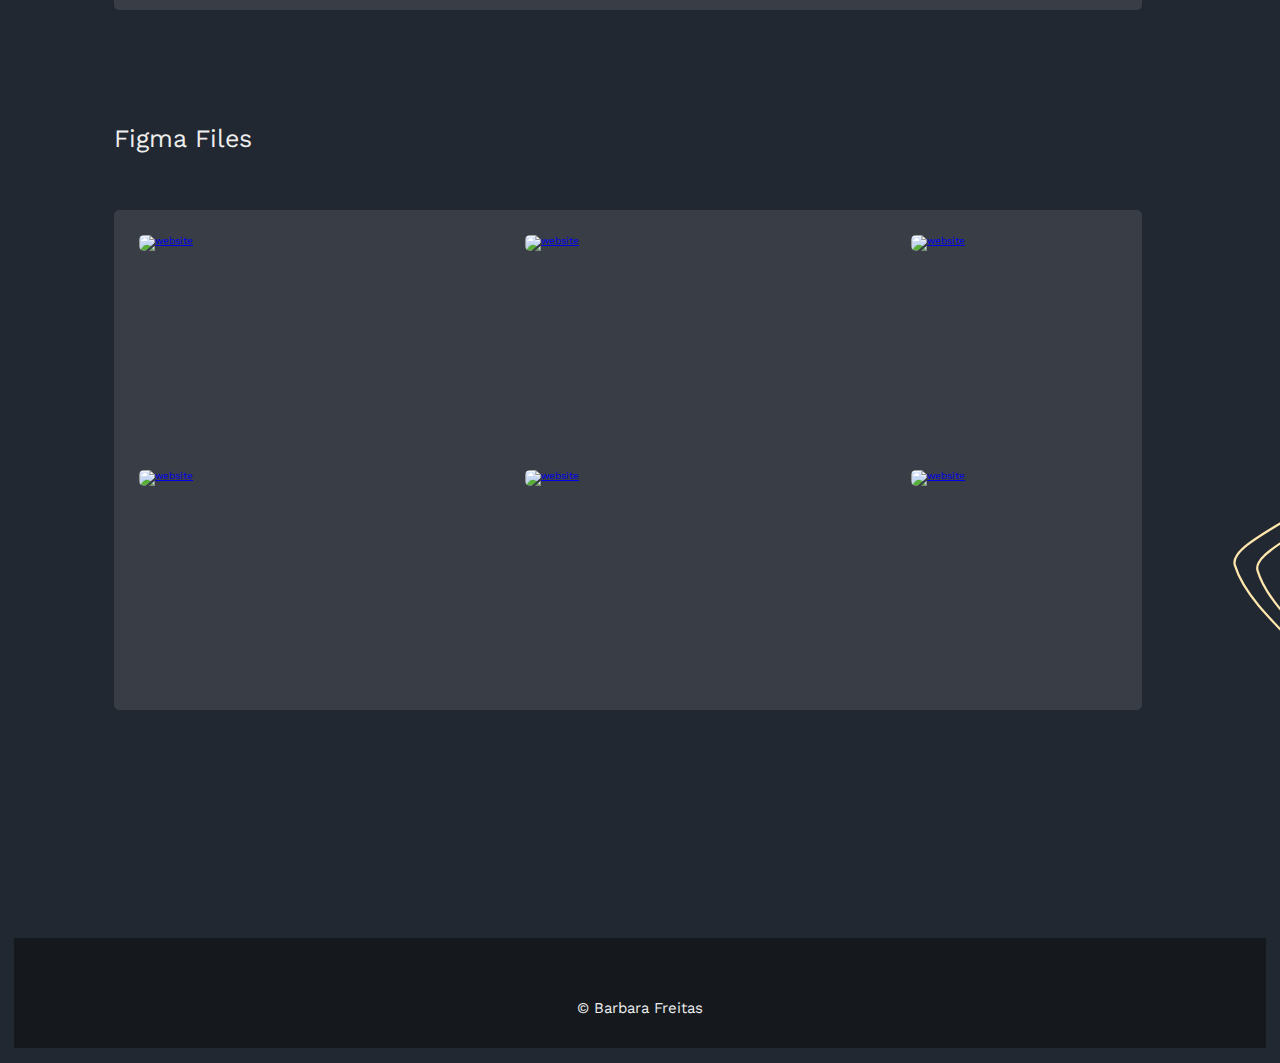
==== commit ee19b67e: "Styled the designs in the portfolio section" ====
--- a/index.html
+++ b/index.html
@@ -109,9 +109,13 @@
       </div>
     </section>
     <section id="portfolio-section">
-      <!-- <div id="design1"><img src="design1.svg" alt="design" /></div>
-      <div id="design2"><img src="design2.svg" alt="design" /></div> -->
-      <div id="container" class="flex">
+      <div id="design1" class="design">
+        <img src="design1.svg" alt="design" />
+      </div>
+      <div id="design2" class="design">
+        <img src="design2.svg" alt="design" />
+      </div>
+      <div class="flex" id="container">
         <h3>Portfolio</h3>
         <div id="resume">
           <a href="#" target="_blank">
--- a/styles.css
+++ b/styles.css
@@ -282,10 +282,6 @@
   text-decoration: none;
 }
 
-#wrapper:hover {
-  color: var(--secondary-color-light);
-}
-
 #resume span,
 #resume i {
   color: var(--secondary-color-dark);
@@ -398,17 +394,24 @@
   z-index: -1;
 }
 
+#design1 {
+  top: 232em;
+  left: -17em;
+}
+
 #design2 {
-  left: 74rem;
-  top: 210rem;
+  top: 350em;
+  left: 109em;
+}
+
+#design1 img {
+  width: 60em;
+  height: 65em;
 }
 
 #design2 img {
-  height: 50rem;
-}
-
-#design1 {
-  top: 140rem;
+  width: 45em;
+  height: 65em;
 }
 
 @media only screen and (max-width: 1120px) {
